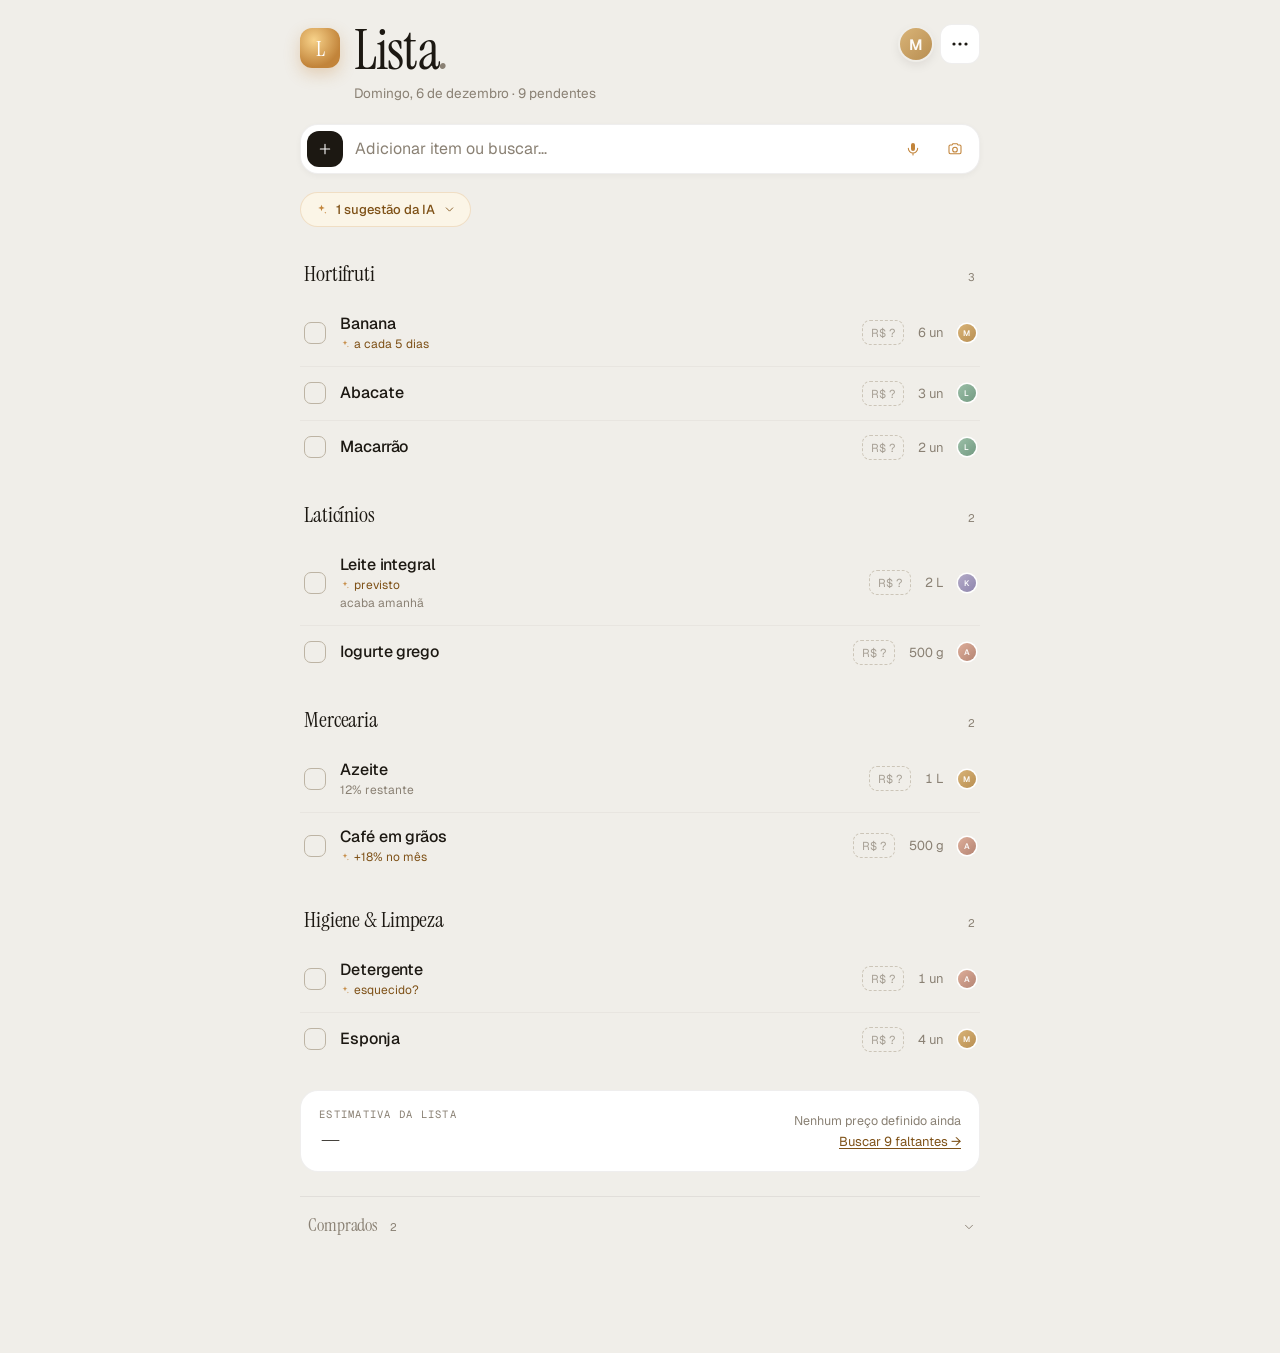
==== index.html @ 71aa045e "LecoLista — lista de compras inteligente com IA preditiva PWA em pt-BR, funciona offline com Indexed" ====
<!doctype html>
<html lang="pt-BR">
<head>
  <meta charset="utf-8" />
  <meta name="viewport" content="width=device-width, initial-scale=1, viewport-fit=cover" />
  <title>LecoLista — lista de compras inteligente</title>
  <meta name="description" content="Lista de compras com voz, câmera, estoque e IA preditiva. Funciona offline. Para a família toda." />
  <meta name="theme-color" content="#c2843a" />
  <meta name="apple-mobile-web-app-capable" content="yes" />
  <meta name="apple-mobile-web-app-status-bar-style" content="default" />
  <meta name="apple-mobile-web-app-title" content="LecoLista" />
  <link rel="manifest" href="manifest.json" />
  <link rel="icon" type="image/svg+xml" href="icon.svg" />
  <link rel="apple-touch-icon" href="icon.svg" />

  <link rel="preconnect" href="https://fonts.googleapis.com" />
  <link rel="preconnect" href="https://fonts.gstatic.com" crossorigin />
  <link
    href="https://fonts.googleapis.com/css2?family=Geist:wght@400;500;600;700&family=Geist+Mono:wght@400;500&family=Instrument+Serif:ital@0;1&display=swap"
    rel="stylesheet" />
  <link rel="stylesheet" href="styles.css" />
</head>
<body class="app-body">

<!-- ============================================================
     ÍCONES (SVG symbols) — usados pelo app via <use href="#ic-...">
     ============================================================ -->
<svg width="0" height="0" style="position:absolute" aria-hidden="true">
  <defs>
    <symbol id="ic-plus" viewBox="0 0 24 24"><path d="M12 5v14M5 12h14"/></symbol>
    <symbol id="ic-check" viewBox="0 0 24 24"><path d="M4 12.5l5 5L20 6"/></symbol>
    <symbol id="ic-x" viewBox="0 0 24 24"><path d="M5 5l14 14M19 5L5 19"/></symbol>
    <symbol id="ic-mic" viewBox="0 0 24 24">
      <rect x="9" y="3" width="6" height="12" rx="3" fill="currentColor" stroke="none"/>
      <path d="M5 11a7 7 0 0 0 14 0M12 18v3" fill="none"/>
    </symbol>
    <symbol id="ic-sparkle" viewBox="0 0 24 24">
      <path d="M12 3l1.6 4.6L18 9l-4.4 1.4L12 15l-1.6-4.6L6 9l4.4-1.4z" fill="currentColor" stroke="none"/>
      <path d="M19 16l.6 1.4L21 18l-1.4.6L19 20l-.6-1.4L17 18l1.4-.6z" fill="currentColor" stroke="none"/>
    </symbol>
    <symbol id="ic-search" viewBox="0 0 24 24"><circle cx="11" cy="11" r="6"/><path d="M20 20l-4.3-4.3"/></symbol>
    <symbol id="ic-scan" viewBox="0 0 24 24">
      <path d="M4 8V6a2 2 0 0 1 2-2h2M16 4h2a2 2 0 0 1 2 2v2M20 16v2a2 2 0 0 1-2 2h-2M8 20H6a2 2 0 0 1-2-2v-2"/>
      <path d="M4 12h16"/>
    </symbol>
    <symbol id="ic-camera" viewBox="0 0 24 24">
      <path d="M3 8a2 2 0 0 1 2-2h2.5l1.5-2h6l1.5 2H19a2 2 0 0 1 2 2v9a2 2 0 0 1-2 2H5a2 2 0 0 1-2-2z"/>
      <circle cx="12" cy="13" r="3.5"/>
    </symbol>
    <symbol id="ic-receipt" viewBox="0 0 24 24">
      <path d="M6 3h12v18l-2-1.5L14 21l-2-1.5L10 21l-2-1.5L6 21z"/>
      <path d="M9 8h6M9 12h6M9 16h4"/>
    </symbol>
    <symbol id="ic-chevron"   viewBox="0 0 24 24"><path d="M9 6l6 6-6 6"/></symbol>
    <symbol id="ic-chevron-d" viewBox="0 0 24 24"><path d="M6 9l6 6 6-6"/></symbol>
    <symbol id="ic-voice"     viewBox="0 0 24 24"><path d="M4 10v4M8 7v10M12 4v16M16 7v10M20 10v4"/></symbol>
    <symbol id="ic-bag"       viewBox="0 0 24 24">
      <path d="M5 8h14l-1.2 11.2A2 2 0 0 1 15.8 21H8.2a2 2 0 0 1-2-1.8L5 8z"/>
      <path d="M9 8V6a3 3 0 0 1 6 0v2"/>
    </symbol>
    <symbol id="ic-inventory" viewBox="0 0 24 24">
      <rect x="3" y="4" width="18" height="16" rx="2"/>
      <path d="M3 10h18M9 4v16"/>
    </symbol>
    <symbol id="ic-routines" viewBox="0 0 24 24">
      <circle cx="12" cy="12" r="9"/>
      <path d="M12 7v5l3 2"/>
    </symbol>
    <symbol id="ic-sliders" viewBox="0 0 24 24">
      <path d="M4 6h7M14 6h6M4 12h3M10 12h10M4 18h11M18 18h2"/>
      <circle cx="12" cy="6" r="1.6" fill="currentColor"/>
      <circle cx="8" cy="12" r="1.6" fill="currentColor"/>
      <circle cx="16" cy="18" r="1.6" fill="currentColor"/>
    </symbol>
    <symbol id="ic-arrow-r" viewBox="0 0 24 24"><path d="M5 12h14M14 6l6 6-6 6"/></symbol>
    <symbol id="ic-barcode" viewBox="0 0 24 24"><path d="M4 6v12M7 6v12M10 6v12M13 6v12M16 6v12M19 6v12"/></symbol>
    <symbol id="ic-sun" viewBox="0 0 24 24"><circle cx="12" cy="12" r="4"/><path d="M12 2v2M12 20v2M2 12h2M20 12h2M5 5l1.4 1.4M17.6 17.6L19 19M5 19l1.4-1.4M17.6 6.4L19 5"/></symbol>
    <symbol id="ic-bell" viewBox="0 0 24 24"><path d="M6 8a6 6 0 1 1 12 0c0 7 3 9 3 9H3s3-2 3-9M10 21a2 2 0 0 0 4 0"/></symbol>
    <symbol id="ic-image" viewBox="0 0 24 24"><rect x="3" y="3" width="18" height="18" rx="2"/><circle cx="8.5" cy="8.5" r="1.5"/><path d="M21 15l-5-5L5 21"/></symbol>
    <symbol id="ic-moon" viewBox="0 0 24 24"><path d="M21 12.79A9 9 0 1 1 11.21 3 7 7 0 0 0 21 12.79z" fill="currentColor"/></symbol>
    <symbol id="ic-upload" viewBox="0 0 24 24"><path d="M21 15v4a2 2 0 0 1-2 2H5a2 2 0 0 1-2-2v-4M17 8l-5-5-5 5M12 3v12"/></symbol>
  </defs>
</svg>

<div id="app" class="app">
  <!-- Splash inicial enquanto o JS carrega -->
  <div class="boot">
    <span class="boot__logo">L</span>
    <span class="boot__label">LecoLista</span>
  </div>
</div>

<noscript>
  <div style="padding:32px;font-family:system-ui;text-align:center">
    <h2>LecoLista precisa de JavaScript</h2>
    <p>O app funciona offline depois de carregado. Habilite JavaScript para usá-lo.</p>
  </div>
</noscript>

<script src="app.js" defer></script>
</body>
</html>
---- styles.css ----
/* ==========================================================================
   LecoLista · Hi-Fi
   AI Shopping List + Add Item Flow — design canvas showcase.
   Type: Geist (UI) + Instrument Serif (display) + Geist Mono (caps/mono).
   Palette: warm cream surfaces, true white cards, amber AI accent.
   ========================================================================== */

[data-theme="dark"] {
  --bg:         #211c15;
  --bg2:        #2c251c;
  --canvas:     #181410;
  --surface:    #251f17;
  --surface-2:  #1f1a13;
  --ink:        #f4efe6;
  --ink-2:      #d8d1c2;
  --ink-3:      #a39a87;
  --ink-4:      #6e6557;
  --line:       rgba(244, 239, 230, 0.10);
  --line-soft:  rgba(244, 239, 230, 0.05);
  --ai-soft:    rgba(194, 132, 58, 0.18);
  --ai-softest: rgba(194, 132, 58, 0.10);
  --ai-ring:    rgba(194, 132, 58, 0.40);
  --ai-ink:     #e9b876;
  --ok-soft:    rgba(125, 154, 109, 0.18);
}
[data-theme="dark"] .toast { background: var(--surface); border: 1px solid var(--line); color: var(--ink); }
[data-theme="dark"] body::before { display: none; }
[data-theme="dark"] .price-search--ml .price-search__brand { color: #000; }

:root {
  /* Surfaces */
  --bg:         #f4efe6;
  --bg2:        #ece5d6;
  --canvas:     #f0eee9;
  --surface:    #ffffff;
  --surface-2:  #fbf8f1;

  /* Ink scale */
  --ink:        #1c1812;
  --ink-2:      #4a423a;
  --ink-3:      #8a8174;
  --ink-4:      #bdb4a4;

  /* Hairlines */
  --line:       rgba(28, 22, 14, 0.07);
  --line-soft:  rgba(28, 22, 14, 0.04);

  /* AI accent (warm amber) */
  --ai:         #c2843a;
  --ai-soft:    #f7ecd6;
  --ai-softest: #fbf5e7;
  --ai-ink:     #7e5117;
  --ai-ring:    rgba(194, 132, 58, 0.20);

  /* Status */
  --ok:         #7d9a6d;
  --ok-soft:    #e8efe0;
  --warn:       #c87a5b;

  /* Type */
  --font-ui:      'Geist', -apple-system, BlinkMacSystemFont, 'SF Pro Text', system-ui, sans-serif;
  --font-display: 'Instrument Serif', 'New York', Georgia, serif;
  --font-mono:    'Geist Mono', ui-monospace, 'SFMono-Regular', Menlo, monospace;

  /* Family avatar gradients */
  --m-1: #d9b478;  --m-2: #b88e51;
  --l-1: #9bbfa7;  --l-2: #739a82;
  --a-1: #deae9a;  --a-2: #b48473;
  --k-1: #b4abc8;  --k-2: #8e85ad;
}

* { box-sizing: border-box; }

html, body {
  margin: 0;
  padding: 0;
  background: var(--canvas);
  font-family: var(--font-ui);
  color: var(--ink);
  -webkit-font-smoothing: antialiased;
  text-rendering: optimizeLegibility;
}

img, svg { display: block; }
button { font-family: inherit; cursor: pointer; }

/* Subtle paper grain over the entire canvas — adds warmth without noise */
body::before {
  content: '';
  position: fixed; inset: 0;
  pointer-events: none;
  background:
    radial-gradient(1200px 700px at 12% -10%, rgba(255, 244, 220, 0.55), transparent 60%),
    radial-gradient(1000px 800px at 110% 8%,  rgba(228, 214, 188, 0.45), transparent 55%);
  z-index: 0;
}

/* ==========================================================================
   Canvas (top-level layout)
   ========================================================================== */

.canvas {
  position: relative;
  z-index: 1;
  max-width: 1860px;
  margin: 0 auto;
  padding: 64px 56px 96px;
}

.canvas__intro {
  max-width: 980px;
  padding: 4px 4px 18px;
}

.canvas__title {
  font-family: var(--font-display);
  font-size: 88px;
  line-height: 0.96;
  letter-spacing: -0.015em;
  color: var(--ink);
  margin: 0;
  font-weight: 400;
}

.canvas__title-mark { color: var(--ink-3); font-style: italic; }
.canvas__title-sub  { font-family: var(--font-display); font-style: italic; color: var(--ink-2); font-size: 0.72em; vertical-align: 0.12em; margin-left: 0.05em; }

.canvas__lede {
  margin-top: 14px;
  color: var(--ink-2);
  font-size: 16px;
  line-height: 1.5;
  max-width: 720px;
}

.canvas__meta {
  margin-top: 18px;
  display: flex;
  flex-wrap: wrap;
  gap: 22px;
  font-size: 12px;
  color: var(--ink-3);
  font-family: var(--font-mono);
  letter-spacing: 0.05em;
  text-transform: uppercase;
}

.canvas__meta span::before {
  content: '· ';
  color: var(--ai);
  margin-right: 4px;
}

/* Section */
.section {
  margin-top: 96px;
}

.section__head {
  display: flex;
  align-items: baseline;
  gap: 18px;
  margin-bottom: 28px;
  padding-bottom: 14px;
  border-bottom: 1px solid var(--line);
}

.section__num {
  font-family: var(--font-mono);
  font-size: 11px;
  letter-spacing: 0.18em;
  text-transform: uppercase;
  color: var(--ai);
  padding-top: 6px;
}

.section__title {
  font-family: var(--font-display);
  font-size: 44px;
  line-height: 1;
  letter-spacing: -0.01em;
  margin: 0;
  font-weight: 400;
}

.section__sub {
  font-size: 14px;
  color: var(--ink-3);
  font-style: italic;
  font-family: var(--font-display);
  font-size: 22px;
}

/* Direction (A or B) */
.direction {
  margin-bottom: 56px;
}

.direction__head {
  display: flex;
  align-items: baseline;
  gap: 12px;
  margin-bottom: 22px;
}

.direction__letter {
  font-family: var(--font-display);
  font-size: 44px;
  line-height: 0.9;
  font-style: italic;
  color: var(--ai);
}

.direction__name {
  font-family: var(--font-ui);
  font-size: 16px;
  font-weight: 600;
  color: var(--ink);
  letter-spacing: -0.005em;
}

.direction__desc {
  font-family: var(--font-ui);
  font-size: 13px;
  color: var(--ink-3);
}

.direction__row {
  display: flex;
  align-items: flex-start;
  gap: 56px;
  flex-wrap: wrap;
}

.artboard__label {
  display: block;
  font-family: var(--font-mono);
  font-size: 10.5px;
  color: var(--ink-3);
  letter-spacing: 0.14em;
  text-transform: uppercase;
  margin-bottom: 14px;
}

/* ==========================================================================
   Device frames
   ========================================================================== */

.frame {
  background: #1f1c17;
  position: relative;
  box-sizing: border-box;
  font-family: var(--font-ui);
  color: var(--ink);
}

.frame__inner {
  width: 100%; height: 100%;
  background: var(--bg);
  overflow: hidden;
  position: relative;
}

.frame--ipad {
  width: 820px; height: 1180px;
  padding: 16px;
  border-radius: 52px;
  box-shadow:
    0 30px 60px rgba(28, 22, 14, 0.18),
    0 1px 0 rgba(255, 255, 255, 0.06) inset;
}

.frame--ipad .frame__inner {
  border-radius: 38px;
  box-shadow: inset 0 0 0 1px rgba(255, 255, 255, 0.04);
}

.frame--ipad::before {
  content: '';
  position: absolute;
  top: 8px; left: 50%;
  transform: translateX(-50%);
  width: 6px; height: 6px;
  border-radius: 50%;
  background: #3a342b;
  z-index: 5;
}

.frame--iphone {
  width: 380px; height: 800px;
  padding: 8px;
  border-radius: 52px;
  box-shadow:
    0 22px 48px rgba(28, 22, 14, 0.22),
    0 1px 0 rgba(255, 255, 255, 0.05) inset;
}

.frame--iphone .frame__inner {
  border-radius: 44px;
}

.frame--iphone .frame__inner::after {
  /* Dynamic island */
  content: '';
  position: absolute;
  top: 10px; left: 50%;
  transform: translateX(-50%);
  width: 96px; height: 26px;
  border-radius: 14px;
  background: #0e0c08;
  z-index: 6;
}

/* ==========================================================================
   Status bar
   ========================================================================== */

.status-bar {
  display: flex;
  justify-content: space-between;
  align-items: center;
  padding: 14px 28px 8px;
  font-size: 14px;
  font-weight: 600;
  color: var(--ink);
}

.status-bar--phone {
  padding: 48px 22px 6px;
}

.status-bar__indicators {
  display: inline-flex;
  align-items: center;
  gap: 6px;
  opacity: 0.85;
}

/* ==========================================================================
   Primitives
   ========================================================================== */

/* Card surface */
.card {
  background: var(--surface);
  border: 1px solid var(--line);
  border-radius: 18px;
  box-shadow:
    0 1px 0 rgba(255, 255, 255, 0.7) inset,
    0 1px 2px rgba(28, 22, 14, 0.03);
  padding: 16px;
}

.card--soft   { background: var(--surface-2); }
.card--ai     { background: var(--ai-soft); border-color: var(--ai-ring); }
.card--ai-soft { background: var(--ai-softest); }
.card--flush  { padding: 0; }
.card--pill   { border-radius: 999px; padding: 0; }
.card--lift   { box-shadow: 0 8px 22px rgba(28, 22, 14, 0.10); }

/* Tag (uppercase mono caption) */
.tag {
  font-family: var(--font-mono);
  font-size: 10px;
  color: var(--ink-3);
  letter-spacing: 0.12em;
  text-transform: uppercase;
  font-weight: 500;
}

.tag--ai { color: var(--ai-ink); }

/* Display heading (Instrument Serif) */
.display {
  font-family: var(--font-display);
  line-height: 0.98;
  letter-spacing: -0.01em;
  font-weight: 400;
}

.display em, .display .italic {
  font-style: italic;
  color: var(--ink-2);
}

.display .ink-3 { color: var(--ink-3); }

/* Avatar */
.avatar {
  border-radius: 50%;
  display: inline-flex;
  align-items: center;
  justify-content: center;
  color: rgba(255, 255, 255, 0.95);
  font-family: var(--font-ui);
  font-weight: 600;
  letter-spacing: 0.01em;
  flex-shrink: 0;
  box-shadow: 0 0 0 1.5px #fff;
  background: linear-gradient(135deg, var(--m-1), var(--m-2));
}

.avatar--m { background: linear-gradient(135deg, var(--m-1), var(--m-2)); }
.avatar--l { background: linear-gradient(135deg, var(--l-1), var(--l-2)); }
.avatar--a { background: linear-gradient(135deg, var(--a-1), var(--a-2)); }
.avatar--k { background: linear-gradient(135deg, var(--k-1), var(--k-2)); }

.avatar--16 { width: 16px; height: 16px; font-size: 7.4px; }
.avatar--22 { width: 22px; height: 22px; font-size: 10.1px; }
.avatar--24 { width: 24px; height: 24px; font-size: 11px; }
.avatar--26 { width: 26px; height: 26px; font-size: 12px; }
.avatar--28 { width: 28px; height: 28px; font-size: 12.9px; }
.avatar--30 { width: 30px; height: 30px; font-size: 13.8px; }

.avatar-stack { display: inline-flex; }
.avatar-stack > .avatar + .avatar { margin-left: -7px; }
.avatar-stack--26 > .avatar + .avatar { margin-left: -8.4px; }
.avatar-stack--28 > .avatar + .avatar { margin-left: -9px; }
.avatar-stack--30 > .avatar + .avatar { margin-left: -9.6px; }
.avatar-stack--24 > .avatar + .avatar { margin-left: -7.7px; }

/* Quantity pill */
.qty {
  display: inline-flex;
  align-items: center;
  padding: 3px 10px;
  border-radius: 999px;
  background: var(--bg);
  color: var(--ink-2);
  font-size: 12px;
  font-weight: 500;
  font-variant-numeric: tabular-nums;
  white-space: nowrap;
}

.qty--ai { background: var(--ai-softest); color: var(--ai-ink); }

/* AI badge — sparkle + soft tone */
.ai-badge {
  display: inline-flex;
  align-items: center;
  gap: 4px;
  padding: 3px 8px 3px 6px;
  border-radius: 999px;
  background: var(--ai-soft);
  color: var(--ai-ink);
  font-size: 11px;
  font-weight: 500;
}

.ai-badge--lg {
  gap: 5px;
  padding: 4px 10px 4px 8px;
  font-size: 12px;
}

.ai-badge--solid { background: var(--ai); color: #fff; }

/* Check (rounded square) */
.check {
  width: 24px; height: 24px;
  border-radius: 8px;
  border: 1.5px solid var(--ink-4);
  background: transparent;
  display: inline-flex;
  align-items: center;
  justify-content: center;
  flex-shrink: 0;
  transition: background 0.15s ease, border-color 0.15s ease;
}

.check--sm { width: 22px; height: 22px; }

.check--done {
  border: none;
  background: var(--ink);
  color: #fff;
}

.check--done .check__mark { display: block; }
.check__mark { display: none; }

/* Thumb (product placeholder) */
.thumb {
  width: 40px; height: 40px;
  border-radius: 10px;
  flex-shrink: 0;
  background: repeating-linear-gradient(
    135deg,
    var(--bg2) 0 6px,
    var(--bg) 6px 12px
  );
  border: 1px solid var(--line);
  display: flex;
  align-items: center;
  justify-content: center;
  color: var(--ink-3);
  font-family: var(--font-mono);
  font-size: 9px;
  letter-spacing: 0.02em;
  text-align: center;
  overflow: hidden;
}

.thumb--xs { width: 22px; height: 22px; border-radius: 6px; font-size: 0; }
.thumb--sm { width: 36px; height: 36px; border-radius: 9px; }
.thumb--lg { width: 80px; height: 80px; border-radius: 10px; }

/* Hr */
.hr {
  height: 1px;
  background: var(--line);
  border: none;
  margin: 0;
}

.hr--inset { margin-left: 70px; }
.hr--ai    { background: var(--ai); opacity: 0.18; }

/* Generic icon sizing helpers */
.icon { display: inline-flex; flex-shrink: 0; }
.icon svg { display: block; stroke: currentColor; fill: none; stroke-width: 1.6; stroke-linecap: round; stroke-linejoin: round; }
.icon--filled svg { fill: currentColor; stroke: none; }

/* ==========================================================================
   Buttons
   ========================================================================== */

.btn {
  border: none;
  background: var(--ink);
  color: #fff;
  border-radius: 999px;
  height: 42px;
  padding: 0 18px;
  font-family: var(--font-ui);
  font-size: 14px;
  font-weight: 500;
  display: inline-flex;
  align-items: center;
  gap: 8px;
}

.btn--ghost {
  border: 1px solid var(--line);
  background: var(--surface);
  color: var(--ink);
  height: 38px;
  padding: 0 14px;
  font-size: 13px;
}

.btn--ai {
  background: var(--ai);
  color: #fff;
  padding: 9px 16px;
  height: auto;
  font-size: 13px;
}

.btn--sm {
  height: auto;
  padding: 7px 14px;
  font-size: 13px;
}

.icon-btn {
  width: 36px; height: 36px;
  border-radius: 50%;
  border: none;
  background: var(--bg);
  color: var(--ink-2);
  display: inline-flex;
  align-items: center;
  justify-content: center;
}

.icon-btn--ai { background: var(--ai); color: #fff; }
.icon-btn--ink { background: var(--ink); color: #fff; }
.icon-btn--ghost { background: var(--surface); border: 1px solid var(--line); width: 32px; height: 32px; }
.icon-btn--32 { width: 32px; height: 32px; }
.icon-btn--28 { width: 28px; height: 28px; }
.icon-btn--40 { width: 40px; height: 40px; }

/* ==========================================================================
   Tab strip (rounded pills)
   ========================================================================== */

.tab-strip { display: flex; gap: 6px; }

.tab {
  display: inline-flex;
  align-items: center;
  gap: 7px;
  padding: 8px 14px;
  border-radius: 999px;
  border: 1px solid transparent;
  color: var(--ink-3);
  font-size: 13.5px;
  font-weight: 500;
  background: transparent;
}

.tab--active {
  background: var(--surface);
  border-color: var(--line);
  box-shadow: 0 1px 2px rgba(28, 22, 14, 0.04);
  color: var(--ink);
}

/* Toolbar (sort row) */
.toolbar {
  display: flex;
  align-items: center;
  justify-content: space-between;
  padding: 10px 0;
  border-top: 1px solid var(--line);
  border-bottom: 1px solid var(--line);
}

.toolbar__group { display: flex; gap: 18px; }

.toolbar__sort {
  font-size: 12.5px;
  font-weight: 500;
  color: var(--ink-3);
  display: inline-flex;
  align-items: center;
  gap: 5px;
}

.toolbar__sort--active { color: var(--ink); font-weight: 600; }

.toolbar__live {
  font-family: var(--font-mono);
  font-size: 11px;
  color: var(--ok);
  display: inline-flex;
  align-items: center;
  gap: 6px;
}

.toolbar__live::before {
  content: '';
  width: 6px; height: 6px;
  border-radius: 50%;
  background: var(--ok);
}

/* ==========================================================================
   Item rows (Shopping List · A — sectioned)
   ========================================================================== */

.aisle { padding: 0; }

.aisle__head {
  display: flex;
  justify-content: space-between;
  align-items: baseline;
  padding: 14px 18px 10px;
}

.aisle__title {
  display: flex;
  align-items: baseline;
  gap: 10px;
}

.aisle__title-text {
  font-size: 15px;
  font-weight: 600;
  color: var(--ink);
  letter-spacing: -0.005em;
}

.aisle__count {
  font-size: 12px;
  color: var(--ink-3);
  font-variant-numeric: tabular-nums;
}

.aisle__chev { color: var(--ink-4); }

.item-row {
  display: flex;
  align-items: center;
  gap: 12px;
  padding: 12px 16px;
}

.item-row--dense { padding: 10px 14px; }
.item-row--done  { opacity: 0.55; }

.item-row__body {
  flex: 1;
  min-width: 0;
}

.item-row__line {
  display: flex;
  align-items: center;
  gap: 8px;
  flex-wrap: wrap;
}

.item-row__name {
  font-size: 16px;
  font-weight: 500;
  color: var(--ink);
  letter-spacing: -0.005em;
}

.item-row--dense .item-row__name { font-size: 15px; }
.item-row--done  .item-row__name { text-decoration: line-through; }

.item-row__note {
  margin-top: 2px;
  font-size: 12px;
  color: var(--ink-3);
}

/* ==========================================================================
   AI rail card
   ========================================================================== */

.ai-rail {
  display: flex;
  gap: 12px;
}

.ai-rail-card {
  flex: 1;
  min-width: 0;
  position: relative;
  padding: 16px;
  border-radius: 18px;
  background: var(--surface);
  border: 1px solid var(--line);
  box-shadow:
    0 1px 0 rgba(255, 255, 255, 0.7) inset,
    0 1px 2px rgba(28, 22, 14, 0.03);
}

.ai-rail-card--accent {
  background: var(--ai-soft);
  border-color: var(--ai-ring);
}

.ai-rail-card__head {
  display: flex;
  align-items: center;
  gap: 6px;
  margin-bottom: 10px;
}

.ai-rail-card__sparkle {
  color: var(--ai);
  display: inline-flex;
}

.ai-rail-card__title {
  font-family: var(--font-display);
  font-size: 22px;
  line-height: 1.05;
  color: var(--ink);
  letter-spacing: -0.01em;
}

.ai-rail-card__body {
  margin-top: 6px;
  font-size: 12.5px;
  color: var(--ink-2);
  line-height: 1.4;
}

/* ==========================================================================
   Priority row (Shopping List · B)
   ========================================================================== */

.priority {
  display: grid;
  grid-template-columns: 28px 24px 40px 1fr auto auto;
  gap: 14px;
  align-items: center;
  padding: 14px 6px;
  border-top: 1px solid var(--line-soft);
}

.priority--done { opacity: 0.5; }

.priority__rank {
  font-family: var(--font-mono);
  font-size: 11px;
  color: var(--ink-4);
  font-variant-numeric: tabular-nums;
}

.priority__body { min-width: 0; }

.priority__line {
  display: flex;
  align-items: center;
  gap: 10px;
  flex-wrap: wrap;
}

.priority__name {
  font-size: 16px;
  font-weight: 500;
  color: var(--ink);
  letter-spacing: -0.005em;
}

.priority--done .priority__name { text-decoration: line-through; }

.priority__cat {
  font-size: 11.5px;
  color: var(--ink-3);
  letter-spacing: 0.02em;
}

.priority__dot {
  width: 7px; height: 7px;
  border-radius: 50%;
  background: var(--ink-4);
  display: inline-block;
}

.priority__dot--high { background: var(--ai); }
.priority__dot--mid  { background: #d3b074; }

.priority__hint {
  margin-top: 3px;
  display: flex;
  align-items: center;
  gap: 6px;
  color: var(--ai-ink);
  font-size: 12px;
}

.priority__hint .icon { color: var(--ai); }

.priority-add {
  display: flex;
  align-items: center;
  gap: 14px;
  padding: 16px 6px;
  border-top: 1px solid var(--line);
  color: var(--ink-3);
  font-size: 14px;
}

/* Insight card (Shopping List · B sidebar) */
.insight-card {
  padding: 14px;
  border-radius: 16px;
  background: var(--surface);
  border: 1px solid var(--line);
  box-shadow:
    0 1px 0 rgba(255, 255, 255, 0.7) inset,
    0 1px 2px rgba(28, 22, 14, 0.03);
}

.insight-card--accent {
  background: var(--ai-soft);
  border-color: var(--ai-ring);
}

.insight-card__head {
  display: flex;
  align-items: center;
  gap: 6px;
  margin-bottom: 8px;
}

.insight-card__sparkle { color: var(--ai); }

.insight-card__title {
  font-family: var(--font-display);
  font-size: 20px;
  line-height: 1.1;
  color: var(--ink);
  letter-spacing: -0.01em;
}

.insight-card__body {
  margin-top: 6px;
  font-size: 12.5px;
  color: var(--ink-2);
  line-height: 1.4;
}

.ambient-ask {
  display: flex;
  align-items: center;
  gap: 10px;
  padding: 12px;
  border-radius: 14px;
  background: var(--surface-2);
  border: 1px solid var(--line);
}

.ambient-ask__avatar {
  width: 32px; height: 32px;
  border-radius: 50%;
  background: var(--ai);
  color: #fff;
  display: inline-flex;
  align-items: center;
  justify-content: center;
}

.ambient-ask__text {
  font-size: 13px;
  color: var(--ink-2);
}

/* ==========================================================================
   Add Item · A — Voice-first focus sheet
   ========================================================================== */

.ghost-pad {
  position: absolute;
  inset: 0;
  padding: 60px 28px;
  opacity: 0.4;
}

.ghost-pad__bar { height: 60px; background: var(--surface); border-radius: 18px; border: 1px solid var(--line); margin-bottom: 14px; }
.ghost-pad__row { display: grid; grid-template-columns: 1fr 1fr; gap: 12px; margin-bottom: 14px; }
.ghost-pad__tile { height: 130px; background: var(--surface); border-radius: 18px; border: 1px solid var(--line); }
.ghost-pad__tile--ai { background: var(--ai-soft); }
.ghost-pad__big { height: 220px; background: var(--surface); border-radius: 18px; border: 1px solid var(--line); margin-bottom: 14px; }

.ghost-phone {
  position: absolute;
  inset: 0;
  opacity: 0.35;
  padding: 60px 16px;
}

.ghost-phone__bar { height: 36px; background: var(--surface); border-radius: 14px; margin-bottom: 10px; }
.ghost-phone__ai  { height: 80px; background: var(--ai-soft); border-radius: 14px; margin-bottom: 10px; }
.ghost-phone__big { height: 130px; background: var(--surface); border-radius: 14px; }

.scrim {
  position: absolute;
  inset: 0;
  background: linear-gradient(180deg, rgba(244, 239, 230, 0.5) 0%, rgba(244, 239, 230, 0.92) 35%);
}

.scrim--phone {
  background: linear-gradient(180deg, rgba(244, 239, 230, 0) 10%, rgba(244, 239, 230, 0.94) 35%);
}

.sheet {
  position: absolute;
  background: var(--surface);
  box-shadow:
    0 30px 60px rgba(28, 22, 14, 0.18),
    0 1px 0 rgba(255, 255, 255, 0.7) inset;
  border: 1px solid var(--line);
  display: flex;
  flex-direction: column;
}

.sheet--pad {
  left: 24px; right: 24px; top: 80px; bottom: 24px;
  border-radius: 28px;
  padding: 26px;
}

.sheet--phone {
  left: 10px; right: 10px; top: 110px; bottom: 10px;
  border-radius: 32px;
  padding: 18px;
  box-shadow: 0 20px 40px rgba(28, 22, 14, 0.18);
}

.sheet__head {
  display: flex;
  align-items: center;
  justify-content: space-between;
  margin-bottom: 16px;
}

.sheet__handle {
  width: 56px; height: 5px;
  border-radius: 3px;
  background: var(--ink-4);
  opacity: 0.5;
}

.mode-chips {
  display: flex;
  gap: 8px;
  justify-content: center;
  margin-bottom: 28px;
}

.mode-chip {
  display: inline-flex;
  align-items: center;
  gap: 7px;
  padding: 8px 14px;
  border-radius: 999px;
  background: var(--surface);
  color: var(--ink-2);
  border: 1px solid var(--line);
  font-size: 13px;
  font-weight: 500;
}

.mode-chip--active {
  background: var(--ink);
  color: #fff;
  border-color: var(--ink);
}

/* Mic hero */
.mic-hero {
  position: relative;
  display: flex;
  align-items: center;
  justify-content: center;
}

.mic-hero__ring,
.mic-hero__ring-outer {
  position: absolute;
  border-radius: 50%;
  pointer-events: none;
}

.mic-hero__ring {
  inset: -14px;
  border: 1px solid rgba(194, 132, 58, 0.40);
}

.mic-hero__ring-outer {
  inset: -28px;
  border: 1px solid rgba(194, 132, 58, 0.20);
}

.mic-hero__core {
  width: 100%; height: 100%;
  border-radius: 50%;
  background: radial-gradient(circle at 35% 30%, #f7d28a, var(--ai) 70%);
  box-shadow:
    0 18px 40px rgba(194, 132, 58, 0.35),
    inset 0 -8px 18px rgba(0, 0, 0, 0.12);
  display: flex;
  align-items: center;
  justify-content: center;
  color: #fff;
}

.mic-hero--132 { width: 132px; height: 132px; }
.mic-hero--140 { width: 140px; height: 140px; }
.mic-hero--96  { width: 96px;  height: 96px; }
.mic-hero--56  { width: 56px;  height: 56px; }

/* Wave (voice waveform) */
.wave { display: block; }

/* Mic hero outer rings spacing scale with size — manual override for small */
.mic-hero--56 .mic-hero__ring { inset: -7px; }
.mic-hero--56 .mic-hero__ring-outer { inset: -14px; }

.mic-hero--96 .mic-hero__ring { inset: -10px; }
.mic-hero--96 .mic-hero__ring-outer { inset: -20px; }

.heard {
  margin-bottom: 18px;
}

.heard__quote {
  margin-top: 8px;
  font-family: var(--font-display);
  font-size: 30px;
  line-height: 1.2;
  color: var(--ink);
  letter-spacing: -0.005em;
}

.heard__meta {
  margin-top: 8px;
  font-size: 12px;
  color: var(--ink-3);
}

/* Parsed result card */
.parsed-card {
  padding: 18px;
  border-radius: 20px;
  background: var(--ai-soft);
  border: 1px solid var(--ai-ring);
  margin-bottom: 18px;
}

.parsed-card__head {
  display: flex;
  align-items: center;
  justify-content: space-between;
  margin-bottom: 12px;
}

.parsed-card__head-left {
  display: inline-flex;
  align-items: center;
  gap: 8px;
}

.parsed-card__edit {
  font-size: 12px;
  color: var(--ai-ink);
}

.parsed-chips {
  display: flex;
  flex-wrap: wrap;
  gap: 8px;
}

.parsed-card__foot {
  display: flex;
  align-items: center;
  justify-content: space-between;
  margin-top: 14px;
}

.parsed-card__suggest {
  font-size: 12.5px;
  color: var(--ai-ink);
}

/* Parsed chip */
.chip {
  display: inline-flex;
  align-items: center;
  gap: 8px;
  padding: 6px 10px 6px 6px;
  border-radius: 999px;
  background: var(--surface);
  border: 1px solid var(--line);
}

.chip__name {
  font-size: 13px;
  font-weight: 500;
  color: var(--ink);
}

.chip__qty {
  font-size: 11.5px;
  color: var(--ink-3);
  font-variant-numeric: tabular-nums;
}

.chip__sparkle { color: var(--ai); }

/* Predicted next */
.predicted-head {
  display: flex;
  justify-content: space-between;
  align-items: baseline;
  margin-bottom: 10px;
}

.predicted-title {
  font-family: var(--font-display);
  font-size: 22px;
  color: var(--ink);
  font-style: italic;
  letter-spacing: -0.01em;
}

/* ==========================================================================
   Add Item · B — Multi-modal palette
   ========================================================================== */

.ask-bar {
  display: flex;
  align-items: center;
  gap: 14px;
  padding: 14px 14px 14px 20px;
  background: var(--surface);
  border: 1px solid var(--line);
  border-radius: 20px;
  box-shadow:
    0 1px 0 rgba(255, 255, 255, 0.7) inset,
    0 1px 2px rgba(28, 22, 14, 0.03);
}

.ask-bar__sparkle { color: var(--ai); }
.ask-bar__placeholder {
  flex: 1;
  font-size: 16px;
  color: var(--ink-3);
}

.ask-bar--phone {
  padding: 10px 10px 10px 14px;
  border-radius: 999px;
  gap: 10px;
}

.ask-bar--phone .ask-bar__placeholder { font-size: 13.5px; }

.mode-grid {
  display: grid;
  grid-template-columns: repeat(3, 1fr);
  gap: 14px;
}

.mode-card {
  background: var(--surface);
  border: 1px solid var(--line);
  border-radius: 20px;
  display: flex;
  flex-direction: column;
  box-shadow:
    0 1px 0 rgba(255, 255, 255, 0.7) inset,
    0 1px 2px rgba(28, 22, 14, 0.03);
}

.mode-card--accent {
  background: var(--ai-soft);
  border-color: var(--ai-ring);
}

.mode-card__head {
  padding: 16px 18px 12px;
  display: flex;
  align-items: center;
  gap: 10px;
}

.mode-card__icon {
  width: 32px; height: 32px;
  border-radius: 10px;
  background: var(--bg);
  color: var(--ink);
  display: inline-flex;
  align-items: center;
  justify-content: center;
}

.mode-card--accent .mode-card__icon {
  background: var(--ai);
  color: #fff;
}

.mode-card__title {
  font-size: 15px;
  font-weight: 600;
  color: var(--ink);
  letter-spacing: -0.005em;
}

.mode-card__sub {
  font-size: 11.5px;
  color: var(--ink-3);
  margin-top: 1px;
}

.mode-card--accent .mode-card__sub { color: var(--ai-ink); }

.mode-card__preview {
  margin: 0 12px 12px;
  background: var(--bg);
  border: 1px solid var(--line);
  border-radius: 14px;
  padding: 12px;
  min-height: 120px;
  display: flex;
  align-items: center;
  justify-content: center;
}

.mode-card--accent .mode-card__preview { background: #fff8ea; }

/* Mode card preview variants */
.preview--mic { display: flex; flex-direction: column; align-items: center; gap: 8px; }

.preview--chat { width: 100%; display: flex; flex-direction: column; gap: 6px; }

.bubble {
  max-width: 85%;
  padding: 8px 12px;
  border-radius: 14px;
  font-size: 12.5px;
}

.bubble--user {
  align-self: flex-start;
  background: var(--surface);
  border: 1px solid var(--line);
  color: var(--ink-2);
}

.bubble--ai {
  align-self: flex-end;
  background: var(--ai-soft);
  border: 1px solid var(--ai-ring);
  color: var(--ai-ink);
}

.preview--barcode { position: relative; width: 170px; height: 96px; }
.preview--barcode .thumb { width: 170px; height: 96px; }
.barcode-frame {
  position: absolute;
  inset: 20px 14px;
  border: 1.5px solid var(--ai);
  border-radius: 8px;
}

.barcode-line {
  position: absolute;
  left: 14px; right: 14px; top: 50%;
  height: 1.5px;
  background: var(--ai);
  box-shadow: 0 0 8px var(--ai);
}

.preview--cam {
  display: flex;
  gap: 10px;
  align-items: center;
}

.cam-shelf {
  position: relative;
}

.cam-box {
  position: absolute;
  border: 1px solid var(--ai);
  border-radius: 3px;
  height: 8px;
}

.cam-list {
  display: flex;
  flex-direction: column;
  gap: 4px;
}

.preview--receipt {
  display: flex;
  gap: 10px;
  align-items: center;
}

.receipt-card {
  width: 60px; height: 100px;
  background: var(--surface);
  border: 1px solid var(--line);
  border-radius: 6px;
  padding: 8px 6px;
  display: flex;
  flex-direction: column;
  gap: 4px;
}

.receipt-line {
  height: 3px;
  border-radius: 2px;
  background: var(--line);
}

.receipt-list {
  flex: 1;
  display: flex;
  flex-direction: column;
  gap: 3px;
}

.receipt-list span {
  font-family: var(--font-mono);
  font-size: 11px;
  color: var(--ink-2);
}

.preview--recent {
  display: flex;
  flex-wrap: wrap;
  gap: 5px;
  justify-content: center;
}

.recent-chip {
  padding: 4px 9px;
  border-radius: 999px;
  background: var(--surface);
  border: 1px solid var(--line);
  font-size: 11.5px;
  color: var(--ink-2);
}

/* Suggested bundles */
.bundles {
  margin-top: 22px;
}

.bundles__head {
  display: flex;
  align-items: center;
  gap: 8px;
  margin-bottom: 10px;
}

.bundles__head .icon { color: var(--ai); }

.bundles__grid {
  display: grid;
  grid-template-columns: repeat(4, 1fr);
  gap: 10px;
}

.bundles__grid--phone {
  grid-template-columns: 1fr 1fr;
  gap: 8px;
}

.bundle {
  padding: 14px;
  border-radius: 16px;
  background: var(--ai-softest);
  border: 1px solid var(--line);
}

.bundle--phone { padding: 10px; border-radius: 14px; }

.bundle__title {
  font-family: var(--font-display);
  font-size: 19px;
  line-height: 1.1;
  color: var(--ink);
  letter-spacing: -0.01em;
}

.bundle--phone .bundle__title { font-size: 16px; }

.bundle__sub {
  margin-top: 4px;
  font-size: 12px;
  color: var(--ai-ink);
}

.bundle--phone .bundle__sub { font-size: 11px; margin-top: 2px; }

/* ==========================================================================
   iPad Shopping List · A specific
   ========================================================================== */

.shopping-pad {
  padding: 10px 28px 28px;
}

.shopping-header {
  display: flex;
  justify-content: space-between;
  align-items: flex-end;
  margin-bottom: 22px;
}

.shopping-header__title { display: flex; flex-direction: column; gap: 6px; }

.shopping-header__count {
  font-size: 14px;
  color: var(--ink-2);
  font-variant-numeric: tabular-nums;
}

.shopping-header__actions {
  display: flex;
  align-items: center;
  gap: 14px;
}

.aisles-grid {
  display: grid;
  grid-template-columns: 1fr 1fr;
  gap: 14px;
  margin-top: 20px;
}

/* Route bar (Shopping List · A footer) */
.route-bar {
  margin-top: 16px;
  background: var(--surface-2);
  border: 1px solid var(--line);
  border-radius: 18px;
  display: flex;
  align-items: center;
  justify-content: space-between;
  padding: 12px 18px;
}

.route-bar__left {
  display: flex;
  align-items: center;
  gap: 14px;
}

.route-bar__path {
  font-family: var(--font-display);
  font-size: 22px;
  color: var(--ink);
  letter-spacing: -0.01em;
}

.route-bar__path .arrow { color: var(--ink-4); }

.route-bar__right {
  display: flex;
  align-items: center;
  gap: 12px;
}

.route-bar__time {
  font-size: 12px;
  color: var(--ink-3);
}

/* Shopping List · A iPhone bottom add bar */
.add-bar {
  position: absolute;
  left: 14px; right: 14px; bottom: 16px;
  display: flex;
  align-items: center;
  justify-content: space-between;
  padding: 8px 8px 8px 16px;
  background: var(--surface);
  border: 1px solid var(--line);
  border-radius: 999px;
  box-shadow: 0 8px 22px rgba(28, 22, 14, 0.10);
}

.add-bar__left {
  display: inline-flex;
  align-items: center;
  gap: 10px;
  color: var(--ink-3);
}

.add-bar__placeholder { font-size: 14px; }

.add-bar__buttons { display: inline-flex; gap: 6px; }

/* Shopping List · B layout */
.shopping-pad-b {
  padding: 10px 28px 28px;
  display: grid;
  grid-template-columns: 1fr 300px;
  gap: 22px;
}

.gutter__head {
  display: flex;
  align-items: baseline;
  justify-content: space-between;
  margin-bottom: 12px;
}

.gutter__title {
  font-family: var(--font-display);
  font-size: 24px;
  color: var(--ink);
  font-style: italic;
  letter-spacing: -0.01em;
}

.gutter__list {
  display: flex;
  flex-direction: column;
  gap: 10px;
}

/* Shopping List · B Phone */
.toolbar--phone {
  padding: 12px 0;
  margin-top: 10px;
  gap: 14px;
  display: flex;
}

/* phone toolbar item */
.toolbar--phone .toolbar__sort { font-size: 12.5px; }

/* ==========================================================================
   Add Item · A iPad (sheet content)
   ========================================================================== */

.voice-section {
  display: flex;
  flex-direction: column;
  align-items: center;
  gap: 14px;
  margin-bottom: 22px;
}

/* Add Item · B layout */
.addB-pad { padding: 10px 28px 28px; }

.addB-header {
  display: flex;
  justify-content: space-between;
  align-items: flex-end;
  margin-bottom: 6px;
}

.addB-header__actions {
  display: flex;
  align-items: center;
  gap: 12px;
}

/* Add Item · B Phone mode list */
.mode-list {
  margin-top: 14px;
  display: flex;
  flex-direction: column;
  gap: 8px;
}

.mode-item {
  display: flex;
  align-items: center;
  gap: 12px;
  padding: 12px 14px;
  background: var(--surface);
  border: 1px solid var(--line);
  border-radius: 16px;
}

.mode-item--accent {
  background: var(--ai-soft);
  border-color: var(--ai-ring);
}

.mode-item__icon {
  width: 38px; height: 38px;
  border-radius: 12px;
  background: var(--bg);
  color: var(--ink);
  display: inline-flex;
  align-items: center;
  justify-content: center;
  flex-shrink: 0;
}

.mode-item--accent .mode-item__icon {
  background: var(--ai);
  color: #fff;
}

.mode-item__body { flex: 1; min-width: 0; }

.mode-item__title {
  font-size: 15px;
  font-weight: 600;
  color: var(--ink);
  letter-spacing: -0.005em;
}

.mode-item__sub {
  font-size: 12px;
  color: var(--ink-3);
}

.mode-item--accent .mode-item__sub { color: var(--ai-ink); }

.mode-item__chev {
  color: var(--ink-3);
}

.mode-item--accent .mode-item__chev { color: var(--ai-ink); }

/* ==========================================================================
   Smaller utilities
   ========================================================================== */

.flex { display: flex; }
.inline-flex { display: inline-flex; }
.items-center { align-items: center; }
.items-baseline { align-items: baseline; }
.justify-between { justify-content: space-between; }
.justify-end { justify-content: flex-end; }
.flex-col { flex-direction: column; }
.gap-2 { gap: 6px; }
.gap-3 { gap: 8px; }
.gap-4 { gap: 10px; }
.gap-5 { gap: 14px; }
.gap-6 { gap: 18px; }
.mt-2 { margin-top: 6px; }
.mt-3 { margin-top: 10px; }
.mt-4 { margin-top: 14px; }
.mt-5 { margin-top: 18px; }
.mt-6 { margin-top: 22px; }
.mb-3 { margin-bottom: 10px; }
.mb-4 { margin-bottom: 14px; }
.mb-5 { margin-bottom: 18px; }
.mb-6 { margin-bottom: 22px; }
.text-mono { font-family: var(--font-mono); }
.muted { color: var(--ink-3); }

/* ==========================================================================
   Responsive: shrink frames slightly on smaller viewports
   ========================================================================== */

@media (max-width: 1320px) {
  .canvas { padding: 48px 32px 80px; }
  .canvas__title { font-size: 72px; }
  .direction__row { gap: 36px; }
}

@media (max-width: 980px) {
  .direction__row { gap: 24px; flex-direction: column; }
}

/* Print friendly (just in case the user wants a PDF export) */
@media print {
  body { background: #fff; }
  .frame { break-inside: avoid; box-shadow: none; }
}

/* ==========================================================================
   ============================  APP (funcional)  ===========================
   Tudo abaixo é a aplicação real — Lista, Estoque, Recorrentes, Sugestões,
   Família. Reutiliza os primitivos acima (card, avatar, qty, ai-badge…).
   ========================================================================== */

.app-body { background: var(--canvas); min-height: 100vh; }
.app-body::before { display: none; }

/* Splash inicial */
.boot {
  min-height: 100vh;
  display: flex; align-items: center; justify-content: center;
  gap: 14px; flex-direction: column;
  font-family: var(--font-display);
}
.boot__logo {
  width: 80px; height: 80px; border-radius: 24px;
  background: radial-gradient(circle at 35% 30%, #f7d28a, var(--ai) 70%);
  color: #fff; font-size: 42px; display: inline-flex; align-items: center; justify-content: center;
  box-shadow: 0 18px 40px rgba(194, 132, 58, 0.35), inset 0 -8px 18px rgba(0, 0, 0, 0.12);
}
.boot__label { font-size: 28px; color: var(--ink-2); }

/* App layout: rail + page (+ bottom-nav no mobile) */
.app {
  min-height: 100vh;
  display: grid;
  grid-template-columns: 240px 1fr;
  gap: 0;
}

.rail {
  position: sticky; top: 0;
  height: 100vh;
  padding: 24px 16px;
  background: var(--surface-2);
  border-right: 1px solid var(--line);
  display: flex; flex-direction: column; gap: 18px;
}

.rail__brand {
  display: flex; align-items: center; gap: 10px;
  padding: 0 8px 12px;
}
.rail__logo {
  width: 36px; height: 36px; border-radius: 10px;
  background: radial-gradient(circle at 35% 30%, #f7d28a, var(--ai) 70%);
  color: #fff; font-family: var(--font-display); font-size: 22px;
  display: inline-flex; align-items: center; justify-content: center;
  box-shadow: 0 4px 14px rgba(194, 132, 58, 0.30);
}
.rail__name {
  font-family: var(--font-display);
  font-size: 26px;
  letter-spacing: -0.01em;
  color: var(--ink);
}

.rail__nav { display: flex; flex-direction: column; gap: 2px; flex: 1; }
.rail__item {
  display: flex; align-items: center; gap: 12px;
  padding: 10px 12px; border-radius: 12px;
  background: transparent; border: 1px solid transparent; color: var(--ink-2);
  font-family: var(--font-ui); font-size: 14.5px; font-weight: 500;
  cursor: pointer; text-align: left;
  transition: background 0.15s, color 0.15s;
}
.rail__item:hover { background: rgba(28, 22, 14, 0.04); color: var(--ink); }
.rail__item--active {
  background: var(--surface);
  border-color: var(--line);
  color: var(--ink);
  box-shadow: 0 1px 2px rgba(28, 22, 14, 0.04);
}
.rail__plus {
  width: 22px; height: 22px; border-radius: 50%;
  background: var(--ai); color: #fff;
  display: inline-flex; align-items: center; justify-content: center;
  font-weight: 600; line-height: 1;
}
.rail__foot { display: flex; flex-direction: column; gap: 6px; padding-top: 10px; border-top: 1px solid var(--line); }

.page {
  padding: 32px 40px 96px;
  max-width: 1280px;
  width: 100%;
}

/* App header (topo de cada view) */
.app-header {
  display: flex; align-items: flex-end; justify-content: space-between;
  gap: 24px; flex-wrap: wrap;
  margin-bottom: 24px;
}
.app-header__title { display: flex; flex-direction: column; gap: 6px; }
.app-header__h {
  font-size: 64px;
  margin: 4px 0 0;
}
.app-header__count {
  margin: 4px 0 0;
  font-size: 14px; color: var(--ink-2);
  max-width: 60ch; line-height: 1.5;
}
.app-header__count strong { color: var(--ink); font-weight: 600; }
.app-header__actions { display: flex; align-items: center; gap: 14px; flex-wrap: wrap; }

/* Buttons (extensões) */
.btn {
  cursor: pointer; transition: transform 0.05s, background 0.15s;
}
.btn:active { transform: translateY(1px); }
.btn--primary { background: var(--ink); color: #fff; }
.btn--primary:hover { background: #2c2620; }
.btn--lg { height: 48px; padding: 0 20px; font-size: 15px; }
.btn--add { padding: 0 20px; }

.btn--ai {
  background: var(--ai); color: #fff;
  height: 40px; padding: 0 16px;
  display: inline-flex; align-items: center; gap: 6px;
}
.btn--ai:hover { background: #a96e2c; }

.btn--ghost { color: var(--ink); }
.btn--ghost:hover { background: rgba(28, 22, 14, 0.04); }

.icon-btn { cursor: pointer; transition: background 0.15s; }
.icon-btn:hover { background: rgba(28, 22, 14, 0.06); }
.icon-btn--ghost { background: var(--surface); }

.link-btn {
  background: transparent; border: none; padding: 0;
  color: var(--ai-ink); font-family: var(--font-ui); font-size: 13px;
  cursor: pointer; text-decoration: underline; text-underline-offset: 2px;
}
.link-btn:hover { color: var(--ai); }
.link-btn--add { margin-top: 10px; display: inline-flex; align-items: center; gap: 4px; }

/* AI rail no app */
.ai-rail { margin-bottom: 22px; }
@media (min-width: 720px) {
  .ai-rail { display: flex; gap: 12px; }
  .ai-rail-card { display: flex; flex-direction: column; }
}
.ai-rail-card .link-btn--add { margin-top: auto; padding-top: 8px; }

/* Toolbar do app (filtros + busca) */
.app-toolbar {
  display: flex; gap: 14px; flex-wrap: wrap;
  border-top: 1px solid var(--line);
  border-bottom: 1px solid var(--line);
  padding: 12px 0;
  margin-bottom: 18px;
  align-items: center;
  justify-content: space-between;
}
.app-toolbar .toolbar__group { display: flex; gap: 8px; flex-wrap: wrap; align-items: center; }
.app-toolbar .toolbar__group--right { gap: 8px; margin-left: auto; flex-wrap: wrap; }

.filter-pill {
  border: 1px solid var(--line);
  background: transparent;
  border-radius: 999px; padding: 7px 14px;
  font-family: var(--font-ui); font-size: 13px; font-weight: 500;
  color: var(--ink-3); cursor: pointer;
  font-variant-numeric: tabular-nums;
}
.filter-pill:hover { background: rgba(28, 22, 14, 0.04); color: var(--ink); }
.filter-pill--active { background: var(--ink); color: #fff; border-color: var(--ink); }

.search-input {
  display: inline-flex; align-items: center; gap: 8px;
  background: var(--surface); border: 1px solid var(--line);
  border-radius: 999px; padding: 6px 14px;
  color: var(--ink-3);
  width: 240px;
}
.search-input input {
  border: none; outline: none; background: transparent;
  font: inherit; color: var(--ink); flex: 1;
  padding: 4px 0;
}

/* Aisles grid (vista Lista) */
.app-aisles {
  display: grid;
  grid-template-columns: 1fr 1fr;
  gap: 14px;
  margin-top: 14px;
}
@media (max-width: 980px) { .app-aisles { grid-template-columns: 1fr; } }

.aisle-card { padding: 0; border-radius: 20px; }
.aisle__head {
  display: flex; justify-content: space-between; align-items: baseline;
  padding: 14px 18px 10px;
}
.app .aisle__head .aisle__chev {
  background: transparent; border: none; cursor: pointer;
  color: var(--ink-4); padding: 4px;
}
.app .aisle__head .aisle__chev:hover { color: var(--ink-2); }
.app .aisle__rows { display: flex; flex-direction: column; }

/* Scoped ao .app para não quebrar o layout flex do canvas hi-fi */
.app .item-row {
  display: grid;
  grid-template-columns: 24px 40px 1fr auto auto auto;
  gap: 12px;
  align-items: center;
  padding: 12px 16px;
}
.app .item-row > .check { cursor: pointer; }
.app .check { background: transparent; padding: 0; }

.app .item-row__body {
  background: transparent; border: none; padding: 0;
  text-align: left; cursor: pointer; min-width: 0;
  display: flex; flex-direction: column; gap: 2px;
  font: inherit; color: inherit;
}
.app .item-row__body:hover .item-row__name { color: var(--ai-ink); }

.row-menu {
  background: transparent; border: none; cursor: pointer;
  color: var(--ink-4); padding: 4px;
}
.row-menu:hover { color: var(--ink-2); }

/* Empty state */
.empty {
  grid-column: 1 / -1;
  display: flex; flex-direction: column; align-items: center; justify-content: center;
  padding: 60px 24px; text-align: center;
  border: 1px dashed var(--line);
  border-radius: 20px; background: var(--surface-2);
  gap: 8px;
}
.empty__icon {
  width: 64px; height: 64px; border-radius: 18px;
  background: var(--bg); color: var(--ink-3);
  display: inline-flex; align-items: center; justify-content: center;
  margin-bottom: 4px;
}
.empty__title { font-family: var(--font-display); font-size: 28px; color: var(--ink); margin: 0; }
.empty__sub { font-size: 14px; color: var(--ink-3); margin: 0 0 14px; max-width: 40ch; }

/* ==========================================================================
   Sheets (modais)
   ========================================================================== */

.sheet-root { position: fixed; inset: 0; z-index: 100; }

.sheet-backdrop {
  position: absolute; inset: 0;
  background: rgba(28, 22, 14, 0.42);
  backdrop-filter: blur(4px);
  animation: backdrop-in 0.18s ease;
}
@keyframes backdrop-in { from { opacity: 0; } to { opacity: 1; } }

.sheet-modal {
  position: absolute;
  left: 50%; top: 50%;
  transform: translate(-50%, -50%);
  width: min(680px, calc(100vw - 32px));
  max-height: calc(100vh - 64px);
  background: var(--surface);
  border-radius: 28px;
  box-shadow: 0 30px 60px rgba(28, 22, 14, 0.28), 0 1px 0 rgba(255, 255, 255, 0.7) inset;
  display: flex; flex-direction: column;
  overflow: hidden;
  animation: sheet-in 0.22s cubic-bezier(0.2, 0.9, 0.3, 1);
}
@keyframes sheet-in {
  from { opacity: 0; transform: translate(-50%, calc(-50% + 16px)) scale(0.98); }
  to { opacity: 1; transform: translate(-50%, -50%) scale(1); }
}

.sheet-modal__head {
  display: flex; align-items: center; justify-content: space-between;
  padding: 18px 22px;
  border-bottom: 1px solid var(--line);
}
.sheet-modal__title {
  margin: 0;
  font-family: var(--font-display); font-size: 28px;
  letter-spacing: -0.01em;
}
.sheet-modal__body {
  padding: 22px;
  overflow-y: auto;
  display: flex; flex-direction: column; gap: 14px;
}

@media (max-width: 640px) {
  .sheet-modal {
    left: 0; right: 0; bottom: 0; top: auto;
    transform: none;
    width: 100%;
    max-height: 92vh;
    border-radius: 24px 24px 0 0;
    animation: sheet-up 0.24s cubic-bezier(0.2, 0.9, 0.3, 1);
  }
  @keyframes sheet-up { from { transform: translateY(40px); opacity: 0; } to { transform: translateY(0); opacity: 1; } }
}

/* Sheet tabs */
.sheet-tabs {
  display: flex; gap: 6px; flex-wrap: wrap;
  padding: 6px;
  background: var(--bg);
  border-radius: 16px;
}
.sheet-tab {
  flex: 1; min-width: 0;
  display: inline-flex; align-items: center; justify-content: center; gap: 6px;
  padding: 10px 12px; border-radius: 12px;
  background: transparent; border: none;
  color: var(--ink-2);
  font-family: var(--font-ui); font-size: 13px; font-weight: 500;
  cursor: pointer;
}
.sheet-tab--active { background: var(--surface); color: var(--ink); box-shadow: 0 1px 2px rgba(28, 22, 14, 0.05); }

/* Forms */
.add-form { display: flex; flex-direction: column; gap: 12px; }
.field { display: flex; flex-direction: column; gap: 6px; }
.field__label {
  font-family: var(--font-mono); font-size: 11px;
  letter-spacing: 0.12em; text-transform: uppercase;
  color: var(--ink-3); font-weight: 500;
}
.field__input {
  border: 1px solid var(--line);
  background: var(--surface);
  border-radius: 12px;
  padding: 12px 14px;
  font-family: var(--font-ui); font-size: 15px; color: var(--ink);
  outline: none;
}
.field__input:focus {
  border-color: var(--ai);
  box-shadow: 0 0 0 4px var(--ai-softest);
}
.field__hint { font-size: 12.5px; color: var(--ink-3); margin: -4px 0 0; }

select.field__input {
  appearance: none;
  background-image: url("data:image/svg+xml;utf8,<svg xmlns='http://www.w3.org/2000/svg' width='14' height='14' viewBox='0 0 24 24' fill='none' stroke='%238a8174' stroke-width='1.6' stroke-linecap='round' stroke-linejoin='round'><path d='M6 9l6 6 6-6'/></svg>");
  background-repeat: no-repeat;
  background-position: right 14px center;
  padding-right: 38px;
}
input[type="range"].field__input { padding: 8px 0; }

.form-actions {
  display: flex; gap: 8px; justify-content: flex-end;
  margin-top: 6px; flex-wrap: wrap;
}
.form-actions .btn--ghost { margin-right: auto; }

/* Sheet · Voz */
.add-voice {
  display: flex; flex-direction: column; align-items: center;
  gap: 14px; padding: 8px 0;
}
.voice-state { display: flex; align-items: center; }
.voice-hint { font-size: 13px; color: var(--ink-3); margin: 0; text-align: center; max-width: 40ch; }
.heard {
  width: 100%;
  background: var(--bg);
  border: 1px solid var(--line);
  border-radius: 16px;
  padding: 14px 16px;
  margin-top: 6px;
}
.heard__quote {
  margin: 6px 0 0;
  font-family: var(--font-display); font-size: 22px;
  line-height: 1.3; color: var(--ink);
  min-height: 1.3em;
}

.mic-hero--active .mic-hero__core {
  animation: pulse 1.4s ease-in-out infinite;
}
.mic-hero--active .mic-hero__ring,
.mic-hero--active .mic-hero__ring-outer {
  animation: ring-pulse 1.6s ease-out infinite;
}
@keyframes pulse {
  0%, 100% { box-shadow: 0 18px 40px rgba(194, 132, 58, 0.35), inset 0 -8px 18px rgba(0, 0, 0, 0.12); }
  50%      { box-shadow: 0 18px 60px rgba(194, 132, 58, 0.55), inset 0 -8px 18px rgba(0, 0, 0, 0.12); }
}
@keyframes ring-pulse {
  0% { opacity: 0.8; transform: scale(1); }
  100% { opacity: 0; transform: scale(1.25); }
}

.parsed-card {
  width: 100%;
  background: var(--ai-soft);
  border: 1px solid var(--ai-ring);
  border-radius: 18px;
  padding: 16px;
  display: flex; flex-direction: column; gap: 12px;
}
.parsed-card__head { display: flex; align-items: center; justify-content: space-between; }
.parsed-card__head-left { display: inline-flex; align-items: center; gap: 8px; color: var(--ai); }
.parsed-chips { display: flex; flex-wrap: wrap; gap: 8px; }
.chip {
  display: inline-flex; align-items: center; gap: 8px;
  padding: 6px 12px;
  background: var(--surface);
  border: 1px solid var(--line);
  border-radius: 999px;
  font-size: 13px;
}
.chip__name { font-weight: 500; color: var(--ink); }
.chip__qty { color: var(--ink-3); font-size: 12px; font-variant-numeric: tabular-nums; }
.chip__sparkle { color: var(--ai); display: inline-flex; }
.parsed-card__foot { display: flex; justify-content: flex-end; }

/* Sheet · Câmera */
.add-camera { display: flex; flex-direction: column; gap: 12px; }
.cam-stage {
  position: relative;
  border-radius: 18px; overflow: hidden;
  background: #1c1812;
  aspect-ratio: 4 / 3;
  border: 1px solid var(--line);
}
.cam-stage video {
  width: 100%; height: 100%; object-fit: cover; display: block;
}
.cam-overlay {
  position: absolute; inset: 0; pointer-events: none;
  display: flex; align-items: center; justify-content: center;
}
.cam-frame {
  width: 70%; height: 38%;
  border: 2px solid rgba(255, 255, 255, 0.85);
  border-radius: 14px;
  box-shadow: 0 0 0 9999px rgba(28, 22, 14, 0.35);
}
.cam-line {
  position: absolute;
  left: 18%; right: 18%; top: 50%;
  height: 2px; background: var(--ai);
  box-shadow: 0 0 12px var(--ai);
  animation: scan-line 1.6s ease-in-out infinite;
}
@keyframes scan-line {
  0%, 100% { transform: translateY(-30px); }
  50%      { transform: translateY(30px); }
}

/* Sheet · Rápido */
.add-quick { display: flex; flex-direction: column; gap: 8px; }
.presets { display: flex; flex-wrap: wrap; gap: 8px; }
.preset {
  border: 1px solid var(--line);
  background: var(--surface);
  border-radius: 999px;
  padding: 9px 14px;
  font-size: 13.5px; color: var(--ink);
  cursor: pointer;
  font-family: var(--font-ui);
}
.preset:hover { background: var(--ai-soft); border-color: var(--ai-ring); color: var(--ai-ink); }

/* Sheet · Exportar */
.export-grid {
  display: grid;
  grid-template-columns: repeat(3, 1fr);
  gap: 10px;
}
.export-grid--small { grid-template-columns: repeat(2, 1fr); gap: 8px; }
@media (max-width: 540px) { .export-grid { grid-template-columns: 1fr 1fr; } }

.export-card {
  background: var(--surface);
  border: 1px solid var(--line);
  border-radius: 16px;
  padding: 16px;
  display: flex; flex-direction: column; align-items: flex-start; gap: 4px;
  cursor: pointer; text-align: left;
  font-family: var(--font-ui);
  color: var(--ink);
  transition: background 0.15s, border-color 0.15s, transform 0.05s;
}
.export-card:hover { background: var(--ai-softest); border-color: var(--ai-ring); }
.export-card:active { transform: translateY(1px); }
.export-card__t { font-weight: 600; font-size: 14px; }
.export-card__s { font-size: 12px; color: var(--ink-3); }
.export-card .icon { color: var(--ai); }

.export-section { margin-top: 8px; }
.export-section h4 {
  font-family: var(--font-display); font-size: 22px;
  margin: 0 0 4px;
}
.export-preview {
  margin: 0; padding: 14px;
  background: var(--bg);
  border: 1px solid var(--line);
  border-radius: 14px;
  font-family: var(--font-mono); font-size: 12px;
  color: var(--ink-2);
  white-space: pre-wrap;
  max-height: 200px; overflow: auto;
}

/* Sheet · Família */
.user-grid { display: grid; grid-template-columns: repeat(auto-fill, minmax(140px, 1fr)); gap: 10px; }
.user-tile {
  display: flex; flex-direction: column; align-items: center; gap: 8px;
  padding: 16px 12px;
  background: var(--surface);
  border: 1px solid var(--line);
  border-radius: 18px;
  cursor: pointer;
  font-family: var(--font-ui);
}
.user-tile:hover { background: var(--surface-2); }
.user-tile--active {
  background: var(--ai-soft); border-color: var(--ai-ring);
}
.user-tile__name { font-weight: 600; color: var(--ink); }

/* ==========================================================================
   View · Estoque
   ========================================================================== */
.stock-grid {
  display: grid;
  grid-template-columns: repeat(auto-fill, minmax(280px, 1fr));
  gap: 14px;
}
.stock-card {
  padding: 16px;
  background: var(--surface);
  border: 1px solid var(--line);
  border-radius: 18px;
  display: flex; flex-direction: column; gap: 12px;
}
.stock-card--crit { background: linear-gradient(180deg, var(--ai-soft), var(--surface) 70%); border-color: var(--ai-ring); }
.stock-card--warn { background: linear-gradient(180deg, var(--ai-softest), var(--surface) 70%); }
.stock-card__head { display: flex; align-items: flex-start; justify-content: space-between; gap: 12px; }
.stock-card__name { font-family: var(--font-display); font-size: 24px; line-height: 1.05; margin: 0; color: var(--ink); }
.stock-card__meta { font-size: 12px; color: var(--ink-3); margin: 4px 0 0; }
.stock-bar {
  height: 8px; border-radius: 999px;
  background: var(--bg2);
  overflow: hidden;
}
.stock-bar__fill {
  height: 100%;
  background: linear-gradient(90deg, var(--ai), #d3b074);
  transition: width 0.3s ease;
}
.stock-card--ok .stock-bar__fill { background: linear-gradient(90deg, var(--ok), #a4b894); }
.stock-card--warn .stock-bar__fill { background: linear-gradient(90deg, #d3b074, var(--ai)); }
.stock-card--crit .stock-bar__fill { background: linear-gradient(90deg, var(--warn), var(--ai)); }
.stock-card__foot {
  display: flex; align-items: center; gap: 10px; justify-content: space-between;
}
.stock-pct { font-family: var(--font-mono); font-size: 13px; color: var(--ink); font-weight: 500; }
.stock-eta { font-size: 12.5px; color: var(--ai-ink); flex: 1; }

/* ==========================================================================
   View · Recorrentes
   ========================================================================== */
.rec-list { display: flex; flex-direction: column; gap: 8px; }
.rec-row {
  display: flex; align-items: center; gap: 14px;
  padding: 14px 16px;
  background: var(--surface);
  border: 1px solid var(--line);
  border-radius: 14px;
}
.rec-row--off { opacity: 0.5; }
.rec-row__body { flex: 1; min-width: 0; }
.rec-row__name { font-size: 16px; font-weight: 500; color: var(--ink); }
.rec-row__meta { font-size: 12.5px; color: var(--ink-3); margin-top: 2px; }

/* ==========================================================================
   View · Sugestões
   ========================================================================== */
.sug-grid {
  display: grid;
  grid-template-columns: repeat(auto-fill, minmax(280px, 1fr));
  gap: 14px;
}
.sug-card {
  padding: 18px;
  background: var(--surface);
  border: 1px solid var(--line);
  border-radius: 20px;
  display: flex; flex-direction: column; gap: 8px;
}
.sug-card--previsto { background: var(--ai-soft); border-color: var(--ai-ring); }
.sug-card--esquecido { background: linear-gradient(180deg, var(--ai-softest), var(--surface) 60%); }
.sug-card--baixo { background: var(--surface-2); }
.sug-card--recorrente { background: var(--surface); }
.sug-card__head { display: flex; align-items: center; gap: 6px; color: var(--ai); }
.sug-card__title { font-family: var(--font-display); font-size: 24px; line-height: 1.1; margin: 4px 0 0; color: var(--ink); }
.sug-card__body { font-size: 13.5px; color: var(--ink-2); margin: 0; line-height: 1.4; }
.sug-card__foot { display: flex; gap: 8px; margin-top: 4px; flex-wrap: wrap; }

/* ==========================================================================
   View · Família
   ========================================================================== */
.fam-grid { display: grid; grid-template-columns: repeat(auto-fill, minmax(280px, 1fr)); gap: 14px; }
.fam-card {
  padding: 18px;
  background: var(--surface);
  border: 1px solid var(--line);
  border-radius: 18px;
  display: flex; align-items: center; gap: 14px;
}
.fam-card--current { background: var(--ai-soft); border-color: var(--ai-ring); }
.fam-card__body { flex: 1; min-width: 0; }
.fam-card__name { font-family: var(--font-display); font-size: 24px; margin: 0; color: var(--ink); }
.fam-card__meta { font-size: 12.5px; color: var(--ink-3); margin: 2px 0 0; }
.fam-card__actions { display: flex; flex-direction: column; gap: 6px; align-items: flex-end; }

/* ==========================================================================
   Toast
   ========================================================================== */
.toast {
  position: fixed; bottom: 32px; left: 50%; transform: translateX(-50%);
  background: var(--ink); color: #fff;
  padding: 10px 18px; border-radius: 999px;
  font-family: var(--font-ui); font-size: 14px; font-weight: 500;
  box-shadow: 0 12px 30px rgba(28, 22, 14, 0.30);
  z-index: 200;
  animation: toast-in 0.18s ease;
  display: inline-flex; align-items: center; gap: 12px;
  max-width: calc(100vw - 32px);
}
.toast--undo {
  padding: 8px 8px 8px 18px;
}
.toast__undo {
  background: rgba(255, 255, 255, 0.16);
  color: #fff;
  border: none;
  padding: 8px 14px;
  border-radius: 999px;
  font-family: var(--font-ui); font-size: 13px; font-weight: 600;
  cursor: pointer;
  letter-spacing: 0.02em;
}
.toast__undo:hover { background: rgba(255, 255, 255, 0.28); }
@keyframes toast-in { from { opacity: 0; transform: translate(-50%, 12px); } to { opacity: 1; transform: translate(-50%, 0); } }

/* Status pill (Online / Offline) */
.status-pill {
  display: inline-flex; align-items: center; gap: 6px;
  padding: 5px 12px; border-radius: 999px;
  background: var(--bg);
  border: 1px solid var(--line);
  font-family: var(--font-mono); font-size: 11px;
  letter-spacing: 0.06em; text-transform: uppercase;
  color: var(--ink-3);
}
.status-pill--ok  { color: var(--ok); background: var(--ok-soft); border-color: rgba(125, 154, 109, 0.20); }
.status-pill--off { color: var(--warn); background: rgba(200, 122, 91, 0.12); border-color: rgba(200, 122, 91, 0.20); }

/* ==========================================================================
   Bottom navigation (mobile)
   ========================================================================== */
.bottom-nav {
  position: fixed; bottom: 0; left: 0; right: 0;
  display: none;
  align-items: center; justify-content: space-around;
  padding: 8px 8px calc(8px + env(safe-area-inset-bottom));
  background: rgba(255, 255, 255, 0.9);
  backdrop-filter: blur(12px);
  border-top: 1px solid var(--line);
  z-index: 50;
}
.bnav-item {
  background: transparent; border: none;
  display: inline-flex; flex-direction: column; align-items: center; gap: 2px;
  padding: 6px 10px;
  font-family: var(--font-ui); font-size: 11px;
  color: var(--ink-3);
  cursor: pointer;
  flex: 1;
}
.bnav-item--active { color: var(--ai-ink); }
.bnav-item--active .icon { color: var(--ai); }
.bnav-fab {
  width: 52px; height: 52px;
  border-radius: 50%;
  border: none; cursor: pointer;
  background: var(--ai); color: #fff;
  box-shadow: 0 10px 22px rgba(194, 132, 58, 0.40);
  display: inline-flex; align-items: center; justify-content: center;
  margin-top: -28px;
}
.bnav-fab:active { transform: scale(0.96); }

/* ==========================================================================
   Mobile / iPad portrait
   ========================================================================== */
@media (max-width: 880px) {
  .app { grid-template-columns: 1fr; }
  .rail { display: none; }
  .bottom-nav { display: flex; }
  .page { padding: 24px 18px 110px; }
  .app-header__h { font-size: 48px; }
  .search-input { width: 100%; }
  .app-toolbar { gap: 8px; }
  .app-toolbar .toolbar__group--right { width: 100%; }
}

@media (max-width: 520px) {
  .page { padding: 18px 14px 110px; }
  .app-header { gap: 12px; }
  .app-header__h { font-size: 40px; }
  .app-header__actions { width: 100%; justify-content: space-between; }
  .stock-grid, .sug-grid, .fam-grid { grid-template-columns: 1fr; }
  .app .item-row { grid-template-columns: 24px 36px 1fr auto auto; gap: 10px; padding: 10px 12px; }
  .app .item-row .row-menu { display: none; }
}

/* ==========================================================================
   Print (lista de compras impressa)
   ========================================================================== */
@media print {
  .rail, .bottom-nav, .app-toolbar, .app-header__actions, .ai-rail,
  .row-menu, .sheet-root, .toast, .empty button,
  .addbar, .hdr__right, .sug-chip, .sug-list, .grp__toggle, .grp--done,
  .empty button { display: none !important; }
  body { background: #fff; }
  .page { padding: 0; max-width: none; }
  .aisle-card { break-inside: avoid; box-shadow: none; }
  .item-row__body, .row__body { pointer-events: none; }
  .check, .row__check { border-color: #888 !important; }
}

/* ==========================================================================
   ============== APP SIMPLIFICADO (list-first, sem rail) ==================
   Sobrescreve as regras pesadas — o layout vira uma única coluna centrada
   com tipografia confortável e linhas leves. Acessa outras vistas via menu.
   ========================================================================== */

.app {
  /* anula o grid de 2 colunas anterior */
  display: block;
  min-height: 100vh;
  background: var(--canvas);
}

.page {
  max-width: 720px;
  margin: 0 auto;
  padding: 24px 20px 96px;
}

/* ── Header ─────────────────────────────────────────────────────────── */
.hdr {
  display: flex;
  align-items: flex-start;
  justify-content: space-between;
  gap: 16px;
  margin-bottom: 22px;
}

.hdr__left {
  display: flex;
  align-items: flex-start;
  gap: 14px;
  min-width: 0;
}

.hdr__logo {
  width: 40px; height: 40px;
  border-radius: 12px;
  background: radial-gradient(circle at 35% 30%, #f7d28a, var(--ai) 70%);
  color: #fff;
  font-family: var(--font-display);
  font-size: 22px;
  display: inline-flex; align-items: center; justify-content: center;
  box-shadow: 0 6px 16px rgba(194, 132, 58, 0.30);
  flex-shrink: 0;
  margin-top: 4px;
}

.hdr__back {
  width: 40px; height: 40px;
  border-radius: 12px;
  background: var(--surface);
  border: 1px solid var(--line);
  color: var(--ink);
  display: inline-flex; align-items: center; justify-content: center;
  cursor: pointer;
  flex-shrink: 0;
  margin-top: 4px;
}
.hdr__back:hover { background: var(--bg); }

.hdr__title {
  font-family: var(--font-display);
  font-size: 56px;
  line-height: 0.96;
  letter-spacing: -0.015em;
  margin: 0;
  font-weight: 400;
  color: var(--ink);
}
.hdr__title--sub { font-size: 44px; }
.hdr__dot { color: var(--ink-3); font-style: italic; }

.hdr__sub {
  margin: 6px 0 0;
  font-size: 13.5px;
  color: var(--ink-3);
  font-variant-numeric: tabular-nums;
}

.hdr__right {
  display: flex;
  align-items: center;
  gap: 8px;
  flex-shrink: 0;
}

.hdr__user {
  background: transparent; border: none; padding: 0; cursor: pointer;
  display: inline-flex;
}
.hdr__user .avatar { box-shadow: 0 0 0 2px var(--canvas), 0 4px 12px rgba(28, 22, 14, 0.10); }

.hdr__more {
  width: 40px; height: 40px;
  border-radius: 12px;
  background: var(--surface);
  border: 1px solid var(--line);
  color: var(--ink);
  display: inline-flex; align-items: center; justify-content: center;
  cursor: pointer;
}
.hdr__more:hover { background: var(--bg); }

/* ── Add bar ────────────────────────────────────────────────────────── */
.addbar {
  display: flex;
  align-items: center;
  gap: 6px;
  background: var(--surface);
  border: 1px solid var(--line);
  border-radius: 18px;
  padding: 6px 6px 6px 6px;
  box-shadow:
    0 1px 0 rgba(255, 255, 255, 0.7) inset,
    0 2px 6px rgba(28, 22, 14, 0.04);
  margin-bottom: 18px;
  transition: border-color 0.15s, box-shadow 0.15s;
}
.addbar:focus-within {
  border-color: var(--ai);
  box-shadow:
    0 0 0 4px var(--ai-softest),
    0 1px 0 rgba(255, 255, 255, 0.7) inset;
}

.addbar__plus {
  width: 36px; height: 36px;
  border-radius: 12px;
  background: var(--ink);
  color: #fff;
  border: none; cursor: pointer;
  display: inline-flex; align-items: center; justify-content: center;
  flex-shrink: 0;
}
.addbar__plus:hover { background: #2c2620; }

.addbar__input {
  flex: 1;
  border: none;
  outline: none;
  background: transparent;
  font: 500 16px/1.2 var(--font-ui);
  color: var(--ink);
  padding: 8px 6px;
  min-width: 0;
}
.addbar__input::placeholder { color: var(--ink-3); font-weight: 400; }

.addbar__clear,
.addbar__btn {
  width: 36px; height: 36px;
  border-radius: 12px;
  border: none;
  background: transparent;
  color: var(--ink-2);
  cursor: pointer;
  display: inline-flex; align-items: center; justify-content: center;
  flex-shrink: 0;
}
.addbar__clear:hover { background: var(--bg); color: var(--ink); }
.addbar__btn { color: var(--ai); }
.addbar__btn:hover { background: var(--ai-softest); }

/* ── Sugestões IA chip ──────────────────────────────────────────────── */
.sug-chip {
  display: inline-flex;
  align-items: center;
  gap: 8px;
  padding: 8px 14px;
  background: var(--ai-softest);
  border: 1px solid var(--ai-ring);
  border-radius: 999px;
  color: var(--ai-ink);
  font-family: var(--font-ui); font-size: 13px; font-weight: 500;
  cursor: pointer;
  margin-bottom: 14px;
  transition: background 0.15s;
}
.sug-chip:hover { background: var(--ai-soft); }
.sug-chip > .icon { color: var(--ai); }
.sug-chip > .icon:last-child { transition: transform 0.2s; color: var(--ai-ink); }
.sug-chip--open > .icon:last-child { transform: rotate(180deg); }

.sug-list {
  list-style: none;
  margin: 0 0 18px;
  padding: 4px;
  background: var(--ai-softest);
  border: 1px solid var(--ai-ring);
  border-radius: 16px;
  display: flex;
  flex-direction: column;
  gap: 2px;
}

.sug-item {
  display: flex;
  align-items: center;
  gap: 12px;
  padding: 10px 12px;
  border-radius: 12px;
  background: transparent;
}
.sug-item:hover { background: rgba(255, 255, 255, 0.5); }

.sug-item__body { flex: 1; min-width: 0; display: flex; flex-direction: column; gap: 2px; }
.sug-item__title { font-size: 14px; font-weight: 500; color: var(--ink); letter-spacing: -0.005em; }
.sug-item__sub { font-size: 12px; color: var(--ink-3); }

.sug-item__add {
  display: inline-flex; align-items: center; gap: 4px;
  padding: 6px 12px;
  background: var(--ai); color: #fff;
  border: none; border-radius: 999px;
  font: 500 12.5px var(--font-ui);
  cursor: pointer;
  flex-shrink: 0;
}
.sug-item__add:hover { background: #a96e2c; }

/* ── Lista (groups + rows) ──────────────────────────────────────────── */
.lst {
  display: flex;
  flex-direction: column;
  gap: 8px;
}

.grp {
  margin-top: 10px;
}

.grp__h {
  display: flex;
  align-items: baseline;
  justify-content: space-between;
  margin: 0 0 4px;
  padding: 8px 4px;
  font-family: var(--font-display);
  font-size: 22px;
  letter-spacing: -0.005em;
  color: var(--ink);
  font-weight: 400;
}
.grp__c {
  font-family: var(--font-mono);
  font-size: 11px;
  letter-spacing: 0.08em;
  color: var(--ink-3);
  font-variant-numeric: tabular-nums;
  text-transform: uppercase;
}

.grp__items {
  list-style: none;
  margin: 0;
  padding: 0;
  display: flex;
  flex-direction: column;
}

.row {
  display: grid;
  grid-template-columns: 22px 1fr auto auto;
  gap: 14px;
  align-items: center;
  padding: 14px 4px;
  border-top: 1px solid var(--line-soft);
}
.row:first-child { border-top: none; }

.row__check {
  width: 22px; height: 22px;
  border-radius: 7px;
  border: 1.5px solid var(--ink-4);
  background: transparent;
  padding: 0;
  cursor: pointer;
  display: inline-flex; align-items: center; justify-content: center;
  flex-shrink: 0;
  transition: background 0.15s, border-color 0.15s;
}
.row__check svg { display: none; }
.row__check:hover { border-color: var(--ai); }
.row__check--on {
  background: var(--ink);
  border-color: var(--ink);
}
.row__check--on svg { display: block; }

.row__body {
  background: transparent;
  border: none;
  padding: 0;
  cursor: pointer;
  display: flex;
  flex-direction: column;
  align-items: flex-start;
  gap: 2px;
  min-width: 0;
  text-align: left;
  font: inherit;
  color: inherit;
}

.row__name {
  font-size: 16px;
  font-weight: 500;
  color: var(--ink);
  letter-spacing: -0.005em;
  line-height: 1.25;
}

.row__hint {
  display: inline-flex;
  align-items: center;
  gap: 4px;
  font-size: 12px;
  color: var(--ai-ink);
}
.row__hint .icon { color: var(--ai); }

.row__note {
  font-size: 12px;
  color: var(--ink-3);
}

.row__qty {
  font-size: 13px;
  color: var(--ink-3);
  font-variant-numeric: tabular-nums;
  white-space: nowrap;
}

.row--done { opacity: 0.5; }
.row--done .row__name { text-decoration: line-through; color: var(--ink-3); }

.row__body:hover .row__name { color: var(--ai-ink); }

/* ── Comprados (collapsible) ────────────────────────────────────────── */
.grp--done { margin-top: 24px; }

.grp__toggle {
  width: 100%;
  display: flex;
  align-items: center;
  justify-content: space-between;
  background: transparent;
  border: none;
  padding: 8px 4px;
  cursor: pointer;
  text-align: left;
  border-top: 1px solid var(--line);
}
.grp__h--done {
  display: flex;
  align-items: baseline;
  gap: 12px;
  color: var(--ink-3);
  font-family: var(--font-display);
  font-size: 18px;
}
.grp__chev {
  color: var(--ink-3);
  display: inline-flex;
  transition: transform 0.2s;
}
.grp__chev--open { transform: rotate(180deg); }
.grp__clear {
  margin: 8px 4px 0;
  display: inline-block;
  font-size: 12px;
  color: var(--ink-3);
}
.grp__clear:hover { color: var(--warn); }

/* ── Empty mini ─────────────────────────────────────────────────────── */
.empty-mini {
  text-align: center;
  padding: 64px 24px;
  color: var(--ink-3);
}
.empty-mini__t {
  font-family: var(--font-display);
  font-size: 32px;
  color: var(--ink);
  margin: 0 0 6px;
  letter-spacing: -0.01em;
}
.empty-mini__s { font-size: 13.5px; margin: 0; }

/* ── Menu sheet ─────────────────────────────────────────────────────── */
.menu-list {
  display: flex;
  flex-direction: column;
  background: var(--surface);
  border: 1px solid var(--line);
  border-radius: 16px;
  overflow: hidden;
}

.menu-item {
  display: flex;
  align-items: center;
  gap: 14px;
  padding: 14px 16px;
  background: transparent;
  border: none;
  border-top: 1px solid var(--line-soft);
  cursor: pointer;
  text-align: left;
  color: var(--ink);
  font-family: var(--font-ui);
}
.menu-item:first-child { border-top: none; }
.menu-item:hover { background: var(--bg); }

.menu-item__ic {
  width: 36px; height: 36px;
  border-radius: 10px;
  background: var(--bg);
  color: var(--ink);
  display: inline-flex; align-items: center; justify-content: center;
  flex-shrink: 0;
}
.menu-item__body {
  flex: 1;
  display: flex;
  flex-direction: column;
  gap: 2px;
  min-width: 0;
}
.menu-item__t {
  font-size: 14.5px;
  font-weight: 600;
  color: var(--ink);
  letter-spacing: -0.005em;
}
.menu-item__s {
  font-size: 12px;
  color: var(--ink-3);
}
.menu-item__badge {
  padding: 3px 8px;
  border-radius: 999px;
  background: var(--ai-soft);
  color: var(--ai-ink);
  font-family: var(--font-mono);
  font-size: 10.5px;
  letter-spacing: 0.04em;
  font-weight: 500;
  text-transform: uppercase;
}
.menu-item > .icon:last-child { color: var(--ink-4); }

.menu-foot {
  display: flex;
  align-items: center;
  justify-content: space-between;
  margin-top: 18px;
  padding: 0 4px;
  flex-wrap: wrap;
  gap: 8px;
}

/* ── Mobile tweaks ──────────────────────────────────────────────────── */
@media (max-width: 540px) {
  .page { padding: 18px 16px 80px; }
  .hdr { gap: 10px; margin-bottom: 16px; }
  .hdr__logo, .hdr__back, .hdr__more { width: 36px; height: 36px; margin-top: 2px; }
  .hdr__title { font-size: 44px; }
  .hdr__title--sub { font-size: 32px; }
  .hdr__sub { font-size: 12.5px; }
  .addbar { padding: 4px; }
  .addbar__plus, .addbar__btn, .addbar__clear { width: 34px; height: 34px; }
  .addbar__input { font-size: 15px; }
  .row { padding: 12px 2px; gap: 12px; }
  .row__name { font-size: 15.5px; }
  .grp__h { font-size: 18px; }
}

/* override conflitante anterior — não queremos bottom-nav nem o grid antigo */
.bottom-nav, .rail { display: none !important; }

/* ── Autocomplete ───────────────────────────────────────────────── */
.addbar-wrap { position: relative; margin-bottom: 18px; }
.addbar-wrap > .addbar { margin-bottom: 0; }

.ac {
  position: absolute;
  top: calc(100% + 6px);
  left: 0; right: 0;
  list-style: none;
  margin: 0;
  padding: 4px;
  background: var(--surface);
  border: 1px solid var(--line);
  border-radius: 14px;
  box-shadow: 0 12px 36px rgba(28, 22, 14, 0.14);
  z-index: 10;
  display: flex;
  flex-direction: column;
  gap: 1px;
  animation: ac-in 0.14s ease;
}
@keyframes ac-in { from { opacity: 0; transform: translateY(-4px); } to { opacity: 1; transform: translateY(0); } }

.ac__item {
  display: grid;
  grid-template-columns: 1fr auto auto;
  gap: 12px;
  align-items: center;
  width: 100%;
  padding: 10px 14px;
  background: transparent;
  border: none;
  border-radius: 10px;
  color: var(--ink);
  font-family: var(--font-ui);
  font-size: 14px;
  cursor: pointer;
  text-align: left;
}
.ac__item:hover, .ac__item:focus-visible { background: var(--bg); outline: none; }
.ac__name { font-weight: 500; }
.ac__qty {
  font-size: 12px;
  color: var(--ink-3);
  font-variant-numeric: tabular-nums;
}
.ac__src {
  font-family: var(--font-mono);
  font-size: 10px;
  color: var(--ai-ink);
  background: var(--ai-softest);
  padding: 3px 8px;
  border-radius: 999px;
  letter-spacing: 0.04em;
}

/* ==========================================================================
   PREÇOS — chip por linha + totalbar + sheet de preço
   ========================================================================== */

/* Linha agora tem 5 colunas: check / body / price / qty / avatar */
.row { grid-template-columns: 22px 1fr auto auto auto; }

.row__price {
  display: inline-flex;
  flex-direction: column;
  align-items: flex-end;
  gap: 1px;
  padding: 4px 10px;
  border-radius: 8px;
  border: 1px solid var(--line);
  background: var(--surface);
  color: var(--ink);
  font: 500 12.5px var(--font-ui);
  font-variant-numeric: tabular-nums;
  cursor: pointer;
  white-space: nowrap;
  transition: background 0.15s, border-color 0.15s;
}
.row__price:hover { background: var(--ai-softest); border-color: var(--ai-ring); }
.row__price-amt { color: var(--ink); }
.row__price-sub {
  font-size: 10.5px;
  color: var(--ink-3);
  font-weight: 400;
}

.row__price--empty {
  border-style: dashed;
  border-color: var(--ink-4);
  background: transparent;
  color: var(--ink-3);
  font-weight: 400;
  font-size: 11.5px;
  padding: 4px 8px;
  opacity: 0.7;
}
.row__price--empty:hover {
  border-color: var(--ai);
  border-style: solid;
  color: var(--ai);
  opacity: 1;
}

/* Totalbar (estimativa no fim da lista pendente) */
.totalbar {
  display: flex;
  align-items: center;
  justify-content: space-between;
  gap: 14px;
  padding: 16px 18px;
  margin-top: 24px;
  background: var(--surface);
  border: 1px solid var(--line);
  border-radius: 18px;
  box-shadow: 0 1px 0 rgba(255, 255, 255, 0.7) inset;
  flex-wrap: wrap;
}
.totalbar__main {
  display: flex;
  flex-direction: column;
  gap: 2px;
}
.totalbar__label {
  font-family: var(--font-mono);
  font-size: 10.5px;
  letter-spacing: 0.12em;
  text-transform: uppercase;
  color: var(--ink-3);
}
.totalbar__amount {
  font-family: var(--font-display);
  font-size: 32px;
  letter-spacing: -0.01em;
  color: var(--ink);
  font-variant-numeric: tabular-nums;
  line-height: 1;
}
.totalbar__meta {
  display: flex;
  flex-direction: column;
  align-items: flex-end;
  gap: 4px;
  font-size: 12.5px;
  color: var(--ink-3);
}

/* ── Sheet de preço ─────────────────────────────────────────────── */
.price-current {
  background: var(--ai-soft);
  border: 1px solid var(--ai-ring);
  border-radius: 16px;
  padding: 16px 18px;
  display: flex;
  flex-direction: column;
  gap: 6px;
}
.price-current__row {
  display: flex;
  align-items: baseline;
  justify-content: space-between;
  gap: 12px;
}
.price-current__label {
  font-family: var(--font-mono);
  font-size: 11px;
  letter-spacing: 0.10em;
  text-transform: uppercase;
  color: var(--ai-ink);
}
.price-current__amount {
  font-family: var(--font-display);
  font-size: 36px;
  color: var(--ink);
  letter-spacing: -0.01em;
  font-variant-numeric: tabular-nums;
}
.price-current__sub {
  color: var(--ai-ink);
  font-size: 14px;
  font-weight: 500;
  font-variant-numeric: tabular-nums;
}
.price-current__meta {
  display: flex;
  align-items: center;
  gap: 10px;
  flex-wrap: wrap;
  margin-top: 6px;
}

.price-empty {
  background: var(--bg);
  border: 1px solid var(--line);
  border-radius: 14px;
  padding: 14px 16px;
}

.price-section { margin-top: 6px; }
.price-section__h {
  font-family: var(--font-display);
  font-size: 22px;
  margin: 0 0 10px;
  letter-spacing: -0.005em;
  color: var(--ink);
}

.price-search-grid {
  display: grid;
  grid-template-columns: 1fr 1fr;
  gap: 8px;
}
@media (min-width: 540px) {
  .price-search-grid { grid-template-columns: repeat(4, 1fr); }
}

.price-search {
  display: inline-flex;
  align-items: center;
  gap: 8px;
  padding: 12px 14px;
  border: 1px solid var(--line);
  border-radius: 12px;
  background: var(--surface);
  color: var(--ink);
  text-decoration: none;
  font: 500 13.5px var(--font-ui);
  transition: background 0.15s, border-color 0.15s, transform 0.05s;
}
.price-search:hover { background: var(--ai-softest); border-color: var(--ai-ring); }
.price-search:active { transform: translateY(1px); }
.price-search__brand {
  width: 24px; height: 24px;
  border-radius: 6px;
  display: inline-flex; align-items: center; justify-content: center;
  font-family: var(--font-display); font-size: 14px; font-weight: 600;
  color: #fff;
  flex-shrink: 0;
}
.price-search--ml  .price-search__brand { background: #ffe600; color: #000; font-size: 11px; letter-spacing: 0.05em; font-weight: 700; }
.price-search--amz .price-search__brand { background: #ff9900; }
.price-search--g   .price-search__brand { background: #4285f4; }
.price-search:not([class*="--"]) .price-search__brand { background: var(--ai); }

.price-hint {
  margin: 8px 0 0;
  font-size: 12.5px;
  color: var(--ink-3);
}

.price-form { margin-top: 14px; }
.price-input-row {
  display: flex;
  align-items: stretch;
  gap: 0;
  border: 1px solid var(--line);
  border-radius: 12px;
  background: var(--surface);
  overflow: hidden;
}
.price-input-row:focus-within { border-color: var(--ai); box-shadow: 0 0 0 4px var(--ai-softest); }
.price-input-prefix {
  display: inline-flex; align-items: center;
  padding: 0 14px;
  background: var(--bg);
  color: var(--ink-2);
  font: 500 15px var(--font-ui);
  border-right: 1px solid var(--line);
}
.price-input {
  flex: 1;
  border: none !important;
  border-radius: 0 !important;
  background: transparent !important;
  font: 500 18px var(--font-ui);
  font-variant-numeric: tabular-nums;
  outline: none;
  box-shadow: none !important;
}
.price-source {
  border: none !important;
  border-left: 1px solid var(--line) !important;
  border-radius: 0 !important;
  background: var(--bg);
  font-size: 13px;
  padding-right: 32px;
  box-shadow: none !important;
}

/* Mobile: chip de preço fica menor */
@media (max-width: 540px) {
  .row { grid-template-columns: 22px 1fr auto auto auto; gap: 10px; }
  .row__price { padding: 3px 8px; font-size: 11.5px; }
  .row__price-sub { font-size: 9.5px; }
  .totalbar__amount { font-size: 26px; }
  .price-current__amount { font-size: 30px; }
  .price-input { font-size: 16px; }
}

/* Mobile muito pequeno: esconde o subtotal do chip pra economizar espaço */
@media (max-width: 380px) {
  .row__price-sub { display: none; }
}

/* ==========================================================================
   FOTO DO ITEM
   ========================================================================== */
.row__body--photo {
  flex-direction: row !important;
  align-items: center !important;
  gap: 10px !important;
}
.row__body--photo .row__body-inner {
  display: flex; flex-direction: column; gap: 2px; align-items: flex-start;
  min-width: 0; flex: 1;
}
.row__photo {
  width: 32px; height: 32px;
  border-radius: 8px;
  object-fit: cover;
  flex-shrink: 0;
  background: var(--bg2);
}
.row__body-inner { display: contents; }
.row__body--photo .row__body-inner { display: flex; }

.edit-photo-row {
  display: flex; align-items: center; gap: 14px;
  padding: 12px;
  background: var(--bg);
  border: 1px solid var(--line);
  border-radius: 12px;
  margin-bottom: 6px;
}
.edit-photo {
  width: 80px; height: 80px;
  border-radius: 10px;
  object-fit: cover;
  flex-shrink: 0;
}
.edit-photo-actions { display: flex; flex-direction: column; gap: 6px; flex: 1; }
.edit-photo-actions .btn { display: inline-flex; align-items: center; gap: 6px; cursor: pointer; }
.edit-photo-actions label.btn { padding: 8px 14px; }

.edit-photo-empty {
  width: 100%;
  display: flex; flex-direction: column; align-items: center; justify-content: center;
  gap: 8px;
  padding: 22px;
  border: 1.5px dashed var(--line);
  border-radius: 12px;
  color: var(--ink-3);
  font-size: 13px;
  cursor: pointer;
  background: var(--surface);
  transition: background 0.15s, border-color 0.15s;
}
.edit-photo-empty:hover { background: var(--ai-softest); border-color: var(--ai-ring); color: var(--ai-ink); }

/* ==========================================================================
   RECEIPT OCR
   ========================================================================== */
.add-receipt { display: flex; flex-direction: column; gap: 14px; }
.receipt-drop {
  display: flex; flex-direction: column; align-items: center; justify-content: center;
  gap: 8px;
  padding: 40px 24px;
  border: 1.5px dashed var(--line);
  border-radius: 16px;
  color: var(--ink-3);
  cursor: pointer;
  background: var(--surface);
  transition: background 0.15s, border-color 0.15s;
}
.receipt-drop:hover { background: var(--ai-softest); border-color: var(--ai-ring); color: var(--ai-ink); }
.receipt-drop__t { font-size: 16px; font-weight: 500; color: var(--ink); margin-top: 4px; }
.receipt-drop__s { font-size: 12.5px; color: var(--ink-3); text-align: center; }

.receipt-preview {
  width: 100%; max-height: 240px;
  object-fit: contain;
  border-radius: 12px;
  background: var(--bg);
}

.receipt-progress {
  display: flex; align-items: center; gap: 12px;
  font-family: var(--font-mono); font-size: 12px; color: var(--ink-2);
}
.receipt-progress__bar {
  flex: 1; height: 6px; border-radius: 999px; background: var(--bg2); overflow: hidden;
}
.receipt-progress__fill {
  height: 100%; background: linear-gradient(90deg, var(--ai), #d3b074);
  transition: width 0.3s ease;
}

.receipt-items {
  list-style: none;
  margin: 0;
  padding: 4px;
  background: var(--bg);
  border: 1px solid var(--line);
  border-radius: 12px;
  max-height: 280px;
  overflow-y: auto;
}
.receipt-item {
  display: flex; align-items: center; gap: 10px;
  padding: 8px 10px;
  border-radius: 8px;
}
.receipt-item:hover { background: var(--surface-2); }
.receipt-item input[type="checkbox"] { width: 18px; height: 18px; accent-color: var(--ai); cursor: pointer; }
.receipt-item label {
  flex: 1; display: flex; align-items: center; justify-content: space-between; gap: 8px;
  cursor: pointer; min-width: 0;
}
.receipt-item__name { font-size: 13.5px; color: var(--ink); flex: 1; min-width: 0; }
.receipt-item__price { font-size: 12.5px; color: var(--ai-ink); font-variant-numeric: tabular-nums; }

/* ==========================================================================
   RECEITAS
   ========================================================================== */
.recipe-grid {
  display: grid;
  grid-template-columns: repeat(auto-fill, minmax(180px, 1fr));
  gap: 10px;
}
.recipe-card {
  display: flex; flex-direction: column; gap: 4px;
  padding: 16px;
  background: var(--surface);
  border: 1px solid var(--line);
  border-radius: 16px;
  cursor: pointer;
  text-align: left;
  font-family: var(--font-ui);
  color: var(--ink);
  transition: background 0.15s, border-color 0.15s;
}
.recipe-card:hover { background: var(--ai-softest); border-color: var(--ai-ring); }
.recipe-card__emoji { font-size: 32px; line-height: 1; }
.recipe-card__t { font-family: var(--font-display); font-size: 22px; line-height: 1.05; letter-spacing: -0.01em; margin-top: 4px; }
.recipe-card__s { font-size: 12px; color: var(--ink-3); margin-top: 2px; }

.recipe-meta { display: flex; flex-wrap: wrap; gap: 8px; margin-bottom: 12px; }
.recipe-list {
  list-style: none;
  margin: 0; padding: 0;
  background: var(--surface);
  border: 1px solid var(--line);
  border-radius: 12px;
  overflow: hidden;
}
.recipe-item {
  display: grid;
  grid-template-columns: 1fr auto auto;
  gap: 12px;
  align-items: center;
  padding: 10px 14px;
  border-top: 1px solid var(--line-soft);
}
.recipe-item:first-child { border-top: none; }
.recipe-item__name { font-size: 14.5px; color: var(--ink); font-weight: 500; }
.recipe-item__qty { font-size: 12.5px; color: var(--ink-3); font-variant-numeric: tabular-nums; }
.recipe-item__status {
  font-family: var(--font-mono); font-size: 10.5px;
  letter-spacing: 0.04em; padding: 3px 8px; border-radius: 999px;
}
.recipe-item--estoque .recipe-item__status { color: var(--ok); background: var(--ok-soft); }
.recipe-item--lista   .recipe-item__status { color: var(--ai-ink); background: var(--ai-softest); }
.recipe-item--falta   .recipe-item__status { color: var(--warn); background: rgba(200, 122, 91, 0.12); }

/* ==========================================================================
   MODO COMPRAS
   ========================================================================== */
[data-shopping="1"] body { background: var(--ink); }

.shop {
  min-height: 100vh;
  background: var(--canvas);
  padding: 24px 16px 40px;
  max-width: 720px;
  margin: 0 auto;
}
[data-theme="dark"] .shop { background: var(--canvas); }

.shop__hd {
  display: flex; align-items: center; gap: 16px;
  margin-bottom: 24px;
  padding-bottom: 16px;
  border-bottom: 1px solid var(--line);
}
.shop__back {
  width: 44px; height: 44px;
  border-radius: 14px;
  background: var(--surface);
  border: 1px solid var(--line);
  color: var(--ink);
  display: inline-flex; align-items: center; justify-content: center;
  cursor: pointer;
}
.shop__title {
  display: flex; align-items: baseline; gap: 8px;
  flex: 1;
}
.shop__count {
  font-family: var(--font-display);
  font-size: 56px;
  line-height: 1;
  letter-spacing: -0.02em;
  color: var(--ink);
  font-variant-numeric: tabular-nums;
}
.shop__lbl { font-size: 16px; color: var(--ink-3); }
.shop__est {
  font-family: var(--font-mono); font-size: 13px; color: var(--ai-ink);
  background: var(--ai-soft); padding: 6px 12px; border-radius: 999px;
}

.shop__grp { margin-bottom: 18px; }
.shop__h {
  font-family: var(--font-mono); font-size: 11px;
  letter-spacing: 0.18em; text-transform: uppercase;
  color: var(--ink-3); margin: 0 0 8px; padding: 0 4px;
}

.shop__row {
  display: flex; align-items: center; gap: 16px;
  width: 100%;
  padding: 18px 16px;
  background: var(--surface);
  border: 1px solid var(--line);
  border-radius: 14px;
  margin-bottom: 8px;
  cursor: pointer;
  font-family: var(--font-ui);
  text-align: left;
  color: var(--ink);
  transition: transform 0.06s, background 0.15s;
}
.shop__row:active { transform: scale(0.98); background: var(--ai-softest); }

.shop__check {
  width: 32px; height: 32px;
  border-radius: 10px;
  border: 2px solid var(--ink-4);
  background: transparent;
  flex-shrink: 0;
  display: inline-flex; align-items: center; justify-content: center;
  color: #fff;
}
.shop__check--on {
  background: var(--ok);
  border-color: var(--ok);
}

.shop__photo {
  width: 56px; height: 56px;
  border-radius: 10px;
  object-fit: cover;
  flex-shrink: 0;
  background: var(--bg2);
}

.shop__row-body { flex: 1; min-width: 0; display: flex; flex-direction: column; gap: 4px; align-items: flex-start; }
.shop__row-name {
  font-family: var(--font-display);
  font-size: 24px;
  letter-spacing: -0.01em;
  color: var(--ink);
  line-height: 1.1;
}
.shop__row-meta { font-size: 14px; color: var(--ink-3); font-variant-numeric: tabular-nums; }

.shop__row--done { opacity: 0.55; }
.shop__row--done .shop__row-name { text-decoration: line-through; color: var(--ink-3); }

.shop__bought {
  margin-top: 24px;
  padding: 12px 4px;
  border-top: 1px solid var(--line);
}
.shop__bought summary {
  font-family: var(--font-ui); font-size: 13px; color: var(--ink-3);
  cursor: pointer; padding: 8px 0;
  list-style: none;
}
.shop__bought summary::-webkit-details-marker { display: none; }
.shop__bought summary::before {
  content: '▸';
  display: inline-block;
  margin-right: 6px;
  transition: transform 0.15s;
}
.shop__bought[open] summary::before { transform: rotate(90deg); }
.shop__bought[open] summary { margin-bottom: 8px; }

.shop__done {
  text-align: center; padding: 80px 24px;
}
.shop__done h2 { font-family: var(--font-display); font-size: 48px; margin: 0 0 8px; letter-spacing: -0.01em; color: var(--ink); }
.shop__done p { color: var(--ink-3); margin: 0 0 24px; }

@media (max-width: 540px) {
  .shop { padding: 18px 14px 32px; }
  .shop__count { font-size: 44px; }
  .shop__row-name { font-size: 20px; }
  .shop__row { padding: 16px 14px; gap: 14px; }
  .shop__photo { width: 48px; height: 48px; }
  .shop__check { width: 28px; height: 28px; }
}
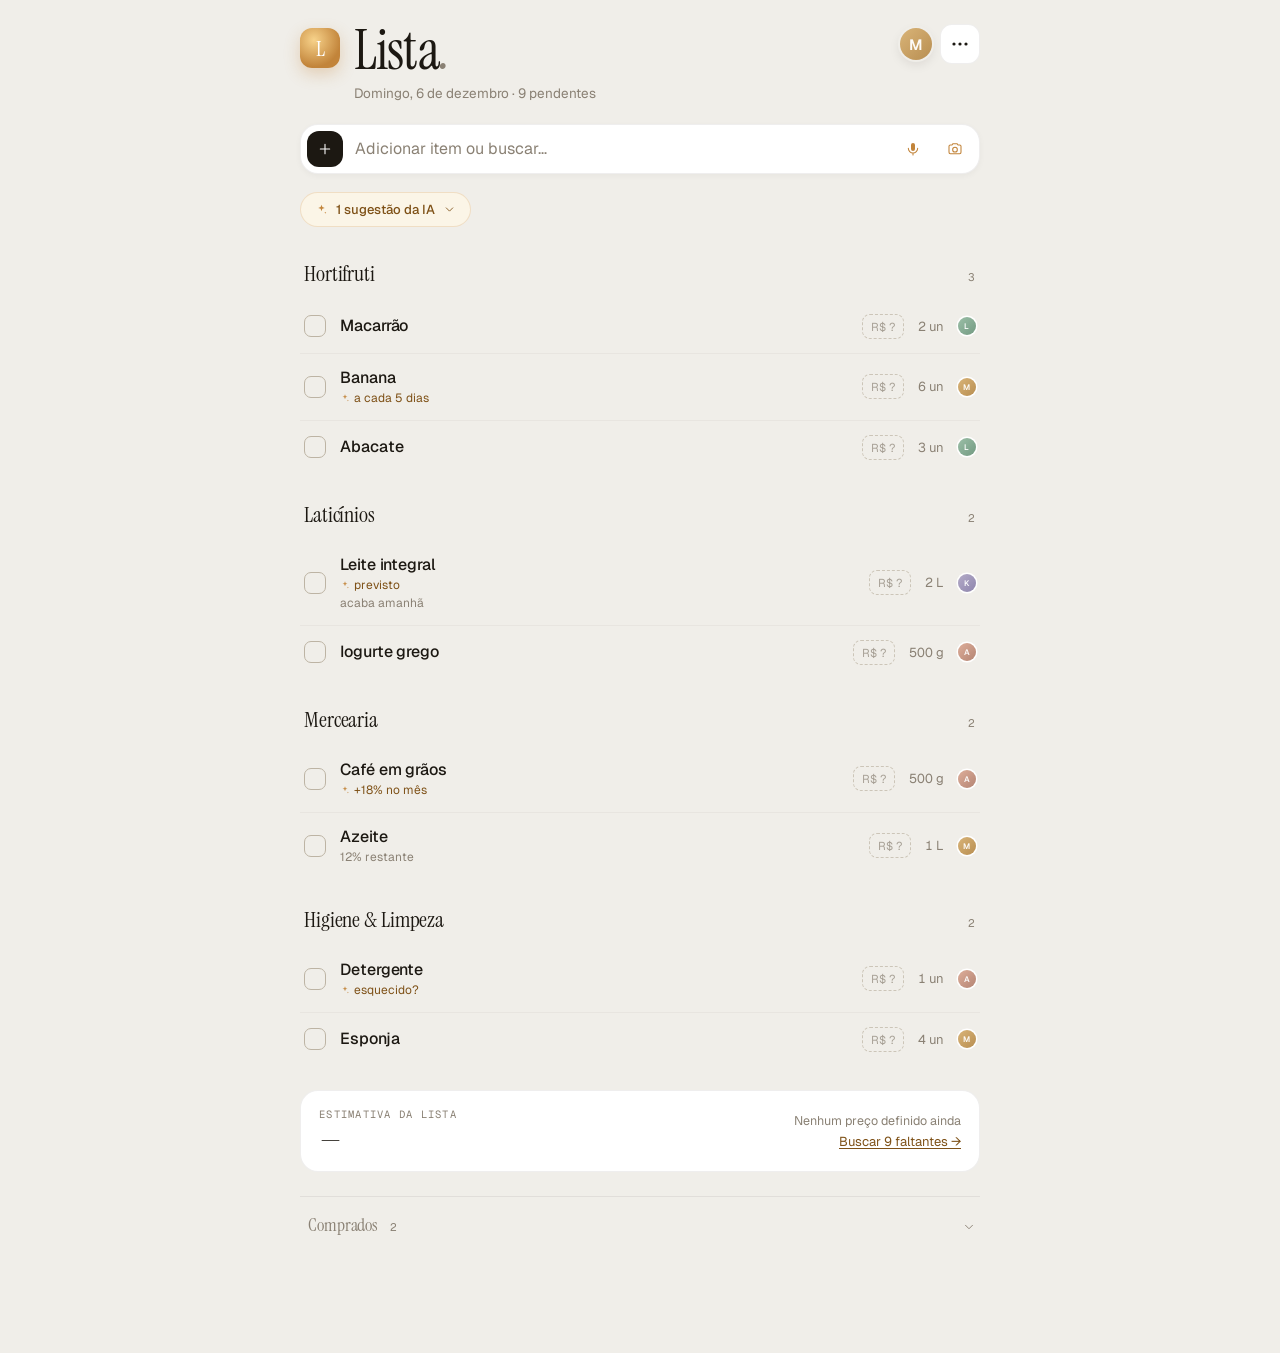
==== commit 8f7475c2: "feat: PWA pro deploy production-grade - Apple touch icon PNG (180/192/512) + manifest com icons PNG " ====
--- a/index.html
+++ b/index.html
@@ -5,13 +5,33 @@
   <meta name="viewport" content="width=device-width, initial-scale=1, viewport-fit=cover" />
   <title>LecoLista — lista de compras inteligente</title>
   <meta name="description" content="Lista de compras com voz, câmera, estoque e IA preditiva. Funciona offline. Para a família toda." />
-  <meta name="theme-color" content="#c2843a" />
+  <meta name="theme-color" content="#f4efe6" media="(prefers-color-scheme: light)" />
+  <meta name="theme-color" content="#15110d" media="(prefers-color-scheme: dark)" />
   <meta name="apple-mobile-web-app-capable" content="yes" />
   <meta name="apple-mobile-web-app-status-bar-style" content="default" />
   <meta name="apple-mobile-web-app-title" content="LecoLista" />
+  <meta name="mobile-web-app-capable" content="yes" />
   <link rel="manifest" href="manifest.json" />
   <link rel="icon" type="image/svg+xml" href="icon.svg" />
-  <link rel="apple-touch-icon" href="icon.svg" />
+  <link rel="icon" type="image/png" sizes="192x192" href="icon-192.png" />
+  <link rel="icon" type="image/png" sizes="512x512" href="icon-512.png" />
+  <link rel="apple-touch-icon" href="apple-touch-icon.png" />
+  <link rel="apple-touch-icon" sizes="180x180" href="apple-touch-icon.png" />
+
+  <!-- Open Graph / Twitter (preview ao compartilhar em WhatsApp, Slack, etc.) -->
+  <meta property="og:type" content="website" />
+  <meta property="og:site_name" content="LecoLista" />
+  <meta property="og:title" content="LecoLista — lista de compras inteligente" />
+  <meta property="og:description" content="Lista, estoque e IA preditiva para a família. Voz, câmera, cupom fiscal. Funciona offline." />
+  <meta property="og:image" content="https://lista.devbyle.co/icon-512.png" />
+  <meta property="og:image:width" content="512" />
+  <meta property="og:image:height" content="512" />
+  <meta property="og:url" content="https://lista.devbyle.co/" />
+  <meta property="og:locale" content="pt_BR" />
+  <meta name="twitter:card" content="summary" />
+  <meta name="twitter:title" content="LecoLista — lista de compras inteligente" />
+  <meta name="twitter:description" content="Lista, estoque e IA preditiva para a família. Voz, câmera, cupom fiscal. Funciona offline." />
+  <meta name="twitter:image" content="https://lista.devbyle.co/icon-512.png" />
 
   <link rel="preconnect" href="https://fonts.googleapis.com" />
   <link rel="preconnect" href="https://fonts.gstatic.com" crossorigin />
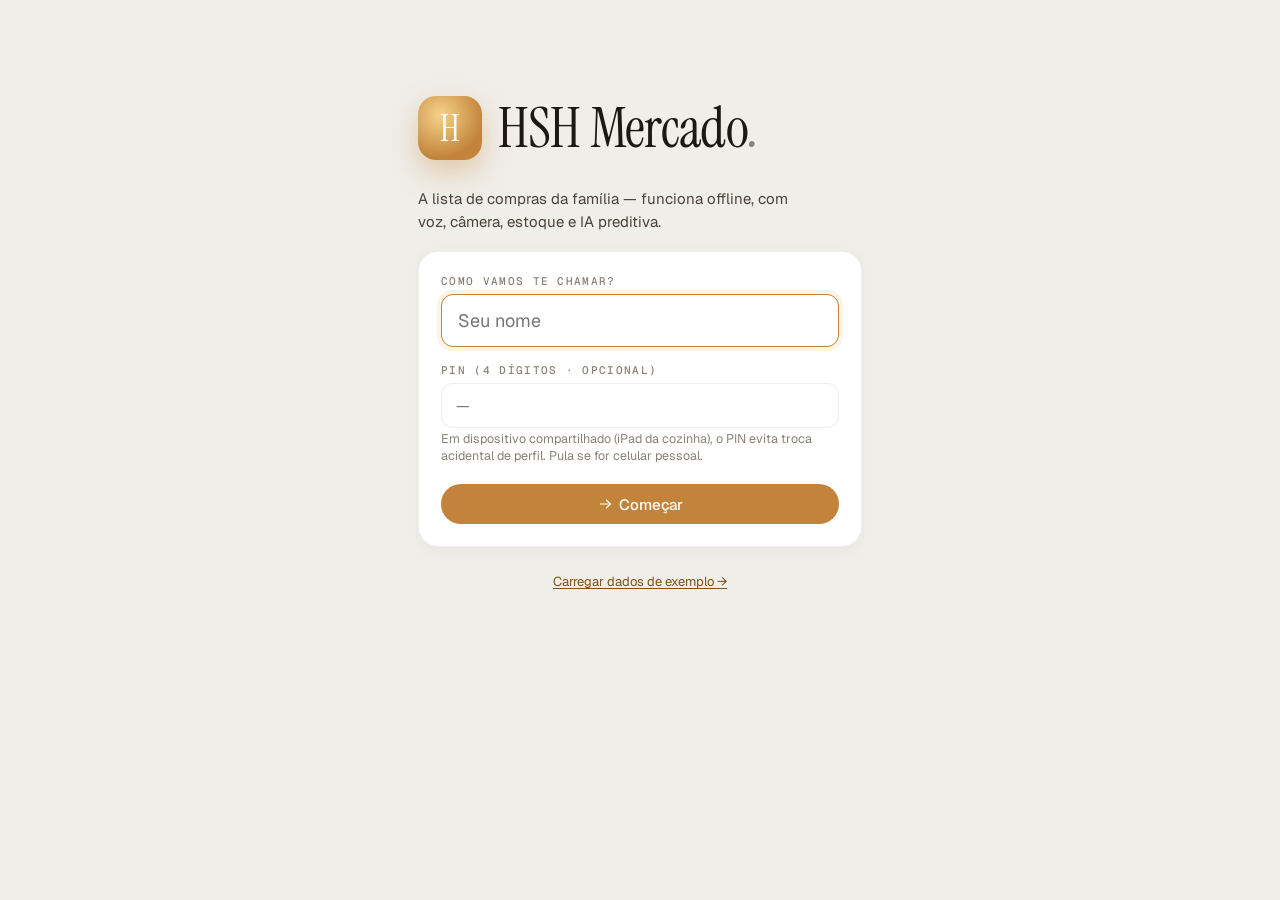
==== commit f8d531b5: "refactor: rename user-facing brand → HSH Mercado - manifest.json: name/short_name/description/title " ====
--- a/index.html
+++ b/index.html
@@ -3,13 +3,13 @@
 <head>
   <meta charset="utf-8" />
   <meta name="viewport" content="width=device-width, initial-scale=1, viewport-fit=cover" />
-  <title>LecoLista — lista de compras inteligente</title>
+  <title>HSH Mercado — lista de compras inteligente</title>
   <meta name="description" content="Lista de compras com voz, câmera, estoque e IA preditiva. Funciona offline. Para a família toda." />
   <meta name="theme-color" content="#f4efe6" media="(prefers-color-scheme: light)" />
   <meta name="theme-color" content="#15110d" media="(prefers-color-scheme: dark)" />
   <meta name="apple-mobile-web-app-capable" content="yes" />
   <meta name="apple-mobile-web-app-status-bar-style" content="default" />
-  <meta name="apple-mobile-web-app-title" content="LecoLista" />
+  <meta name="apple-mobile-web-app-title" content="HSH Mercado" />
   <meta name="mobile-web-app-capable" content="yes" />
   <link rel="manifest" href="manifest.json" />
   <link rel="icon" type="image/svg+xml" href="icon.svg" />
@@ -20,8 +20,8 @@
 
   <!-- Open Graph / Twitter (preview ao compartilhar em WhatsApp, Slack, etc.) -->
   <meta property="og:type" content="website" />
-  <meta property="og:site_name" content="LecoLista" />
-  <meta property="og:title" content="LecoLista — lista de compras inteligente" />
+  <meta property="og:site_name" content="HSH Mercado" />
+  <meta property="og:title" content="HSH Mercado — lista de compras inteligente" />
   <meta property="og:description" content="Lista, estoque e IA preditiva para a família. Voz, câmera, cupom fiscal. Funciona offline." />
   <meta property="og:image" content="https://lista.devbyle.co/icon-512.png" />
   <meta property="og:image:width" content="512" />
@@ -29,7 +29,7 @@
   <meta property="og:url" content="https://lista.devbyle.co/" />
   <meta property="og:locale" content="pt_BR" />
   <meta name="twitter:card" content="summary" />
-  <meta name="twitter:title" content="LecoLista — lista de compras inteligente" />
+  <meta name="twitter:title" content="HSH Mercado — lista de compras inteligente" />
   <meta name="twitter:description" content="Lista, estoque e IA preditiva para a família. Voz, câmera, cupom fiscal. Funciona offline." />
   <meta name="twitter:image" content="https://lista.devbyle.co/icon-512.png" />
 
@@ -105,14 +105,14 @@
 <div id="app" class="app">
   <!-- Splash inicial enquanto o JS carrega -->
   <div class="boot">
-    <span class="boot__logo">L</span>
-    <span class="boot__label">LecoLista</span>
+    <span class="boot__logo">H</span>
+    <span class="boot__label">HSH Mercado</span>
   </div>
 </div>
 
 <noscript>
   <div style="padding:32px;font-family:system-ui;text-align:center">
-    <h2>LecoLista precisa de JavaScript</h2>
+    <h2>HSH Mercado precisa de JavaScript</h2>
     <p>O app funciona offline depois de carregado. Habilite JavaScript para usá-lo.</p>
   </div>
 </noscript>
--- a/styles.css
+++ b/styles.css
@@ -2956,6 +2956,98 @@
 /* override conflitante anterior — não queremos bottom-nav nem o grid antigo */
 .bottom-nav, .rail { display: none !important; }
 
+/* ==========================================================================
+   WELCOME (onboarding) + PIN screen
+   ========================================================================== */
+
+.welcome {
+  max-width: 460px;
+  margin: 8vh auto 0;
+  padding: 0 8px;
+  display: flex;
+  flex-direction: column;
+  gap: 18px;
+  animation: welcome-in 0.4s cubic-bezier(0.2, 0.9, 0.3, 1);
+}
+@keyframes welcome-in { from { opacity: 0; transform: translateY(20px); } to { opacity: 1; transform: translateY(0); } }
+
+.welcome__brand {
+  display: flex;
+  align-items: center;
+  gap: 16px;
+  margin-bottom: 10px;
+}
+.welcome__logo {
+  width: 64px; height: 64px;
+  border-radius: 18px;
+  background: radial-gradient(circle at 35% 30%, #f7d28a, var(--ai) 70%);
+  color: #fff;
+  font-family: var(--font-display);
+  font-size: 36px;
+  display: inline-flex; align-items: center; justify-content: center;
+  box-shadow: 0 12px 28px rgba(194, 132, 58, 0.35);
+}
+.welcome__title {
+  font-family: var(--font-display);
+  font-size: 56px;
+  line-height: 1;
+  letter-spacing: -0.015em;
+  color: var(--ink);
+  margin: 0;
+  font-weight: 400;
+}
+.welcome__dot { color: var(--ink-3); font-style: italic; }
+
+.welcome__lead {
+  font-size: 15px;
+  color: var(--ink-2);
+  line-height: 1.5;
+  margin: 0;
+  max-width: 38ch;
+}
+
+.welcome__form {
+  display: flex;
+  flex-direction: column;
+  gap: 16px;
+  background: var(--surface);
+  border: 1px solid var(--line);
+  border-radius: 20px;
+  padding: 22px;
+  box-shadow: 0 1px 0 rgba(255, 255, 255, 0.7) inset, 0 4px 16px rgba(28, 22, 14, 0.04);
+}
+
+.welcome__input { font-size: 18px; padding: 14px 16px; }
+
+.welcome__cta {
+  width: 100%;
+  justify-content: center;
+  margin-top: 4px;
+  padding: 14px 24px;
+}
+
+.welcome__alt {
+  display: flex;
+  justify-content: center;
+  padding: 8px 0 24px;
+}
+
+/* PIN sheet */
+.pin-screen {
+  display: flex;
+  flex-direction: column;
+  align-items: center;
+  gap: 6px;
+}
+.pin-input { padding: 16px !important; }
+
+/* Small touch ups */
+@media (max-width: 540px) {
+  .welcome { margin-top: 5vh; }
+  .welcome__title { font-size: 44px; }
+  .welcome__logo { width: 56px; height: 56px; font-size: 30px; }
+}
+
 /* ── Autocomplete ───────────────────────────────────────────────── */
 .addbar-wrap { position: relative; margin-bottom: 18px; }
 .addbar-wrap > .addbar { margin-bottom: 0; }
